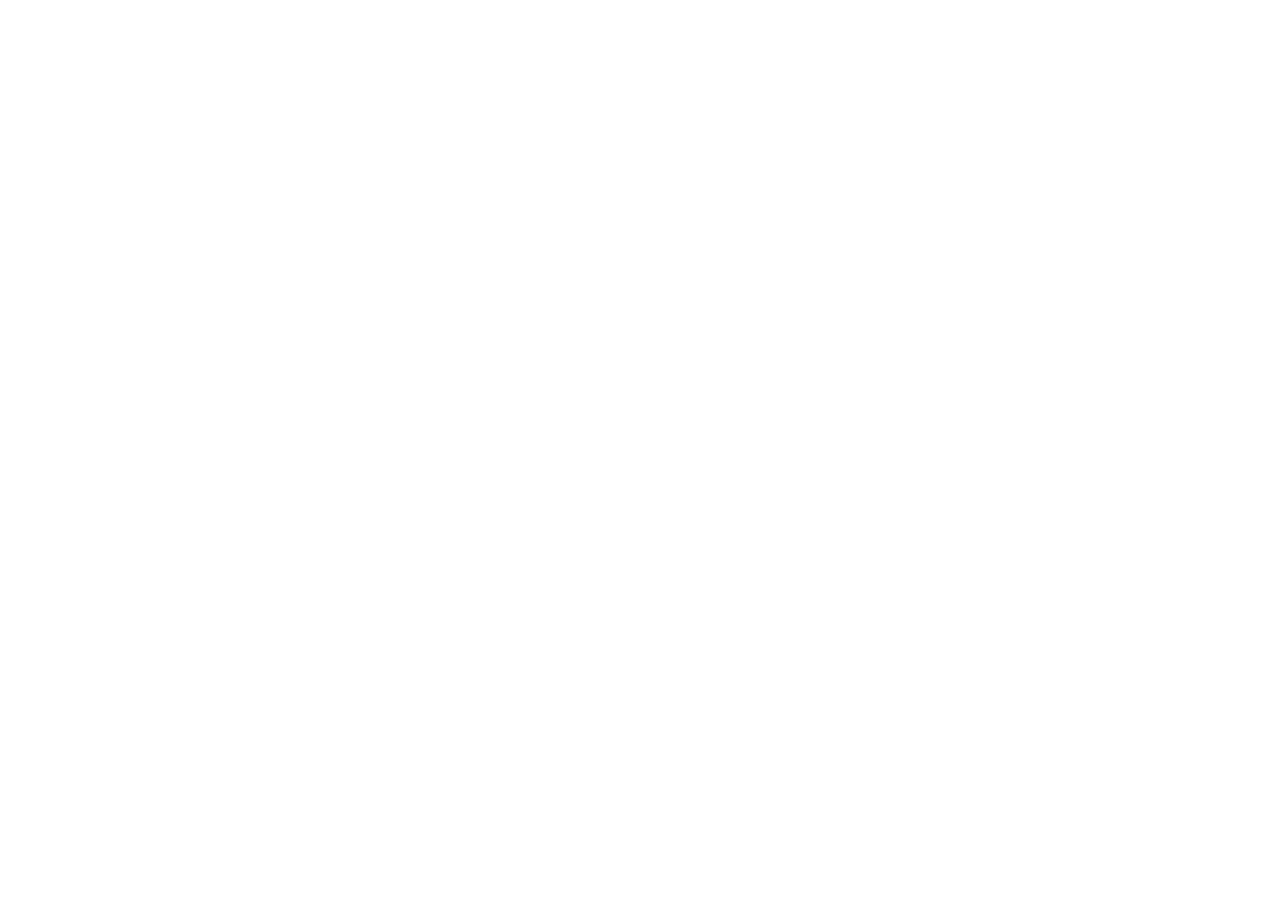
==== index.html @ 0c12d2b9 "start" ====
<!doctype html>
<!-- TODO: Cambia el idioma y completa la informacion del sitio. -->
<html lang="es">
  <head>
    <meta charset="UTF-8" />
    <meta name="viewport" content="width=device-width, initial-scale=1.0" />
    <!-- TODO: Escribe una descripcion real de tu proyecto. -->
    <meta name="description" content="" />
    <!-- TODO: Pon el titulo real de tu pagina. -->
    <title></title>
    <link rel="stylesheet" href="css/styles.css" />
    <script src="js/script.js" defer></script>
  </head>
  <body>
    <!-- TODO: Crea un header con la identidad de tu sitio. -->
    <header>
      <!-- TODO: Construye la navegacion con enlaces a las secciones. -->
      <nav aria-label="Navegacion principal"></nav>
    </header>

    <!-- TODO: Agrega un unico h1 y el contenido principal de tu proyecto. -->
    <main>
      <!-- TODO: Crea al menos tres secciones semanticas relacionadas con tu tema. -->
      <section></section>
      <section></section>
      <section></section>
    </main>

    <!-- TODO: Agrega el contenido final, enlaces y datos de contacto. -->
    <footer></footer>
  </body>
</html>
---- css/styles.css ----
/* TODO: Define your color variables, typography, and spacing system. */

/* TODO: Add the base reset and body styles. */

/* TODO: Use Flexbox to lay out the navigation. */

/* TODO: Style the header, hero area, links, and buttons. */

/* TODO: Use CSS Grid for your card gallery or page layout. */

/* TODO: Add styles for articles, images, forms, and the footer. */

/* TODO: Add a media query or intrinsic responsive rules for 375px screens. */

/* TODO: Add visible focus styles for keyboard users. */
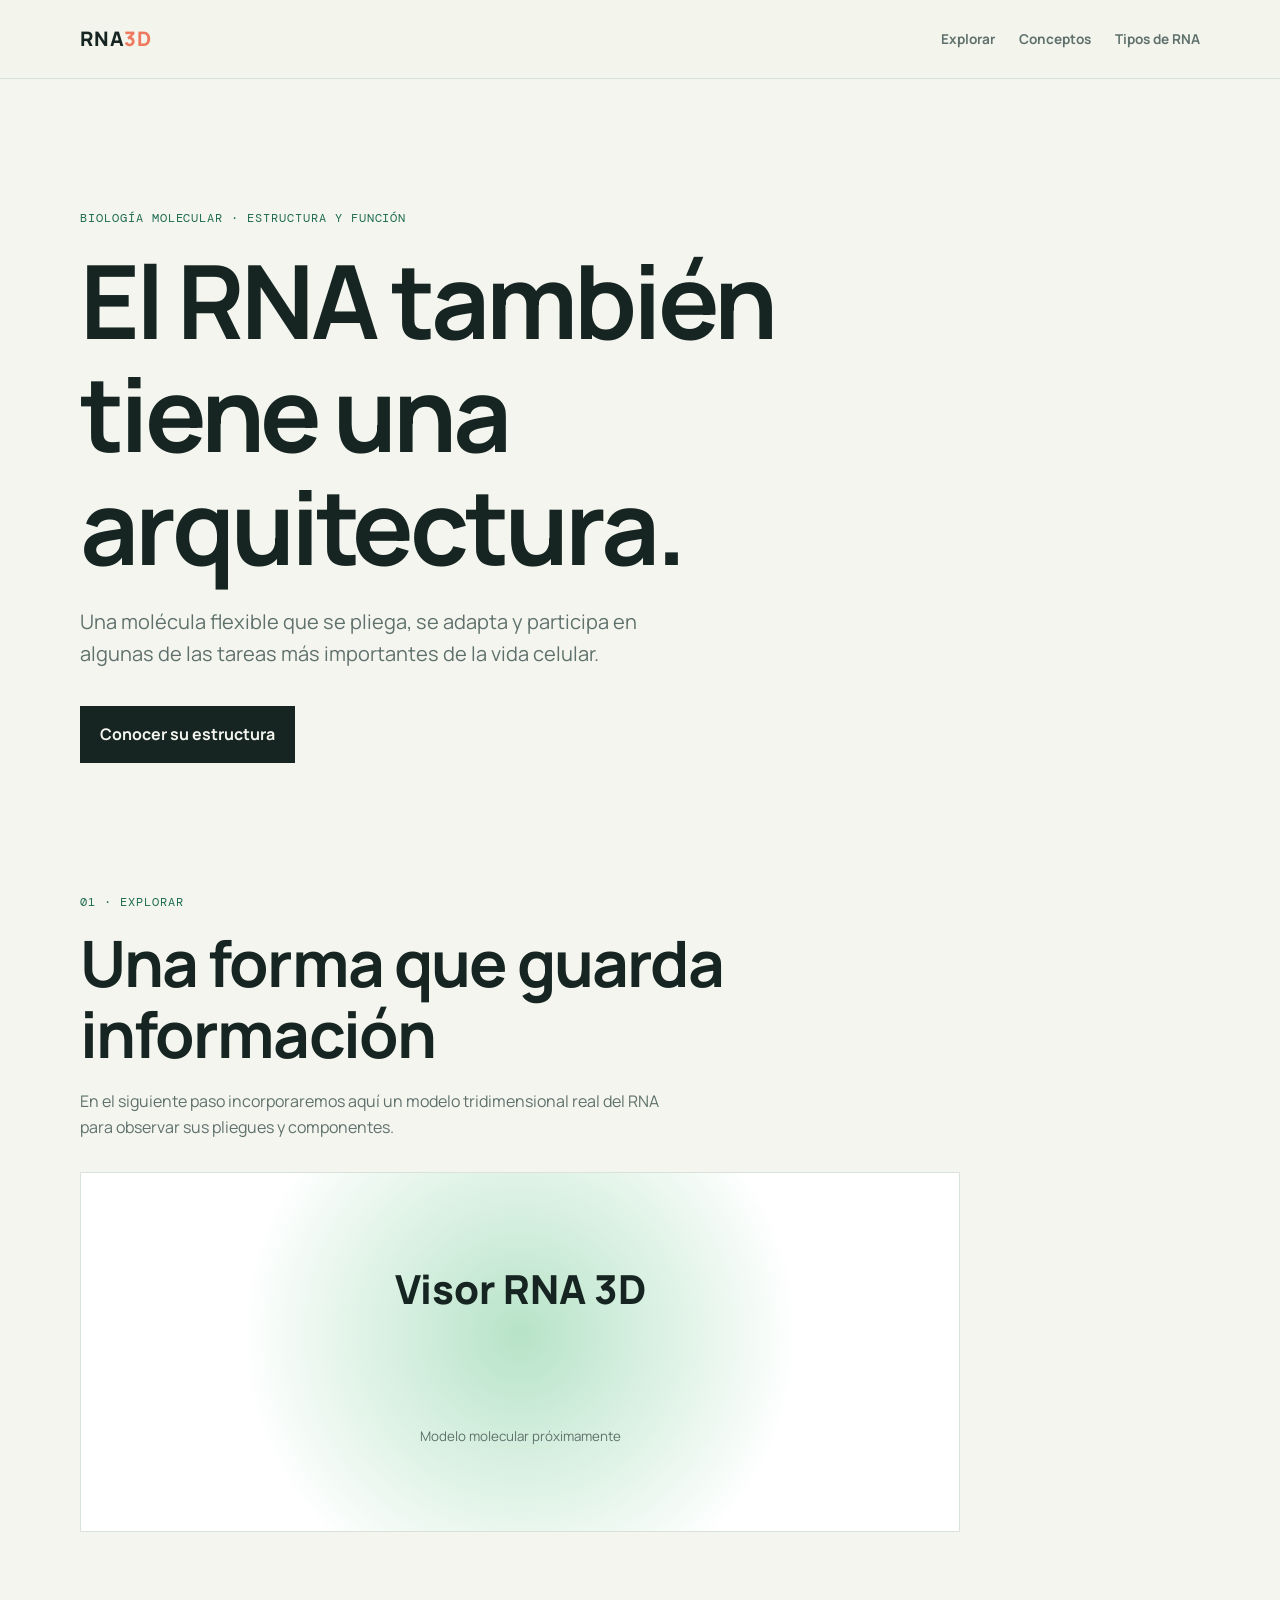
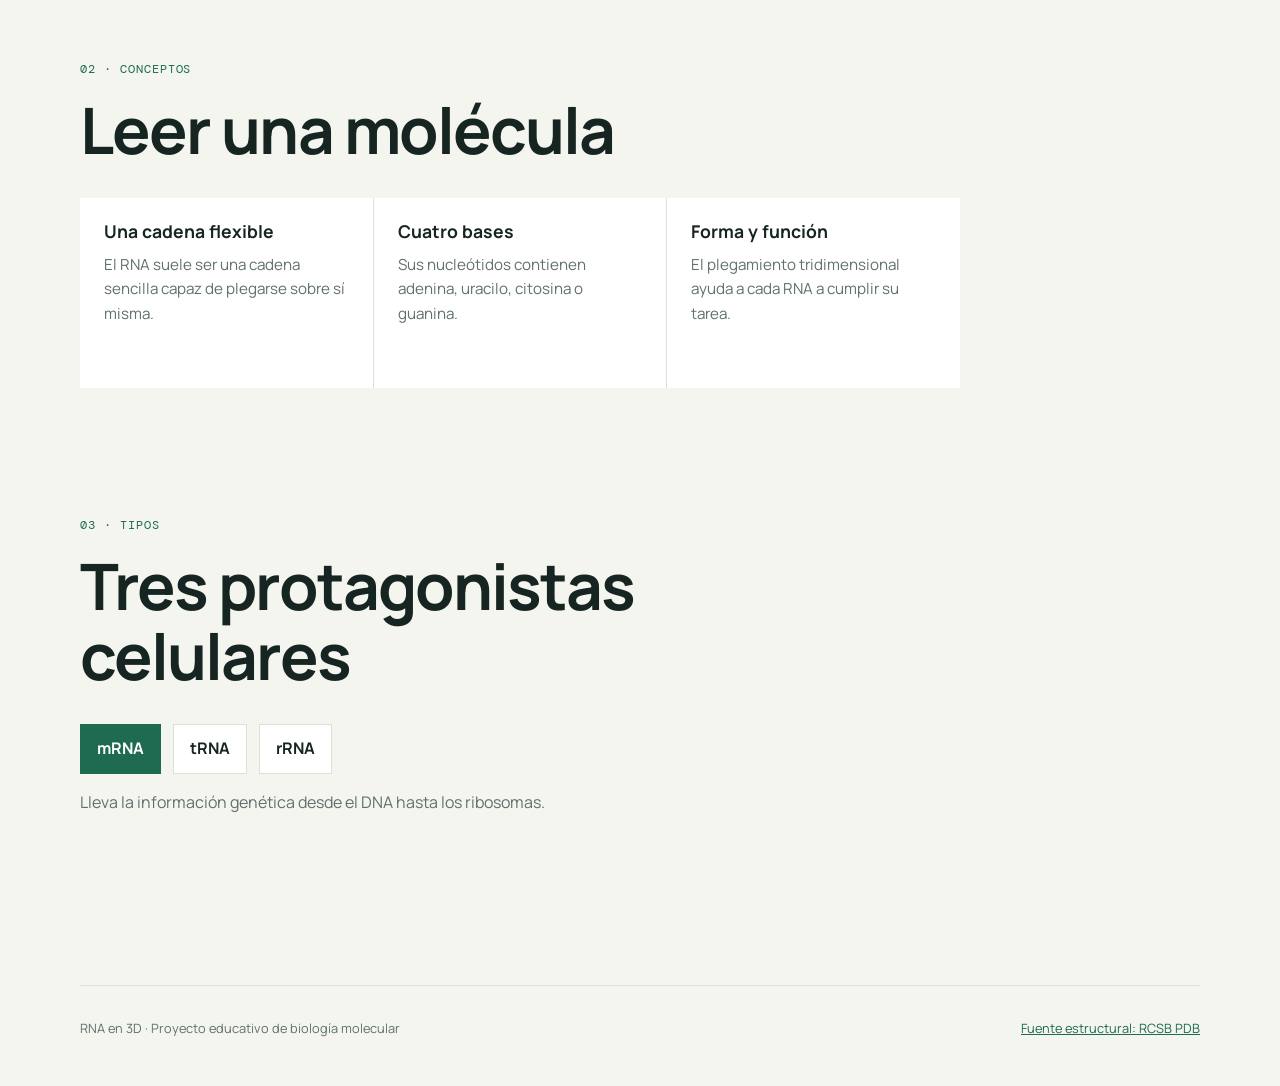
==== commit d3ccc980: "start" ====
--- a/index.html
+++ b/index.html
@@ -1,32 +1,90 @@
 <!doctype html>
-<!-- TODO: Cambia el idioma y completa la informacion del sitio. -->
 <html lang="es">
   <head>
     <meta charset="UTF-8" />
     <meta name="viewport" content="width=device-width, initial-scale=1.0" />
-    <!-- TODO: Escribe una descripcion real de tu proyecto. -->
-    <meta name="description" content="" />
-    <!-- TODO: Pon el titulo real de tu pagina. -->
-    <title></title>
+    <meta
+      name="description"
+      content="Una introduccion visual a la estructura y las funciones del RNA."
+    />
+    <title>RNA en 3D | Una mirada a la molécula</title>
     <link rel="stylesheet" href="css/styles.css" />
     <script src="js/script.js" defer></script>
   </head>
   <body>
-    <!-- TODO: Crea un header con la identidad de tu sitio. -->
     <header>
-      <!-- TODO: Construye la navegacion con enlaces a las secciones. -->
-      <nav aria-label="Navegacion principal"></nav>
+      <!-- La navegacion conecta las partes principales del proyecto. -->
+      <nav aria-label="Navegacion principal">
+        <a class="brand" href="#inicio">RNA<span>3D</span></a>
+        <ul>
+          <li><a href="#explorar">Explorar</a></li>
+          <li><a href="#conceptos">Conceptos</a></li>
+          <li><a href="#tipos">Tipos de RNA</a></li>
+        </ul>
+      </nav>
     </header>
 
-    <!-- TODO: Agrega un unico h1 y el contenido principal de tu proyecto. -->
     <main>
-      <!-- TODO: Crea al menos tres secciones semanticas relacionadas con tu tema. -->
-      <section></section>
-      <section></section>
-      <section></section>
+      <!-- Esta introduccion presenta el tema y orienta al visitante. -->
+      <section class="hero" id="inicio" aria-labelledby="titulo-principal">
+        <p class="eyebrow">Biología molecular · Estructura y función</p>
+        <h1 id="titulo-principal">El RNA también tiene una arquitectura.</h1>
+        <p class="hero-text">
+          Una molécula flexible que se pliega, se adapta y participa en algunas
+          de las tareas más importantes de la vida celular.
+        </p>
+        <a class="button" href="#explorar">Conocer su estructura</a>
+      </section>
+      <!-- Esta seccion sera el espacio para integrar el visor molecular. -->
+      <section id="explorar" aria-labelledby="explorar-titulo">
+        <p class="eyebrow">01 · Explorar</p>
+        <h2 id="explorar-titulo">Una forma que guarda información</h2>
+        <p>
+          En el siguiente paso incorporaremos aquí un modelo tridimensional
+          real del RNA para observar sus pliegues y componentes.
+        </p>
+        <div class="viewer-placeholder" aria-label="Espacio reservado para el visor 3D">
+          <span>Visor RNA 3D</span>
+          <small>Modelo molecular próximamente</small>
+        </div>
+      </section>
+
+      <!-- Estas tarjetas resumiran los conceptos cientificos principales. -->
+      <section id="conceptos" aria-labelledby="conceptos-titulo">
+        <p class="eyebrow">02 · Conceptos</p>
+        <h2 id="conceptos-titulo">Leer una molécula</h2>
+        <div class="concept-grid">
+          <article>
+            <h3>Una cadena flexible</h3>
+            <p>El RNA suele ser una cadena sencilla capaz de plegarse sobre sí misma.</p>
+          </article>
+          <article>
+            <h3>Cuatro bases</h3>
+            <p>Sus nucleótidos contienen adenina, uracilo, citosina o guanina.</p>
+          </article>
+          <article>
+            <h3>Forma y función</h3>
+            <p>El plegamiento tridimensional ayuda a cada RNA a cumplir su tarea.</p>
+          </article>
+        </div>
+      </section>
+
+      <!-- Esta seccion dejara preparada la interaccion con JavaScript. -->
+      <section id="tipos" aria-labelledby="tipos-titulo">
+        <p class="eyebrow">03 · Tipos</p>
+        <h2 id="tipos-titulo">Tres protagonistas celulares</h2>
+        <div class="type-list">
+          <button class="type-button is-active" type="button">mRNA</button>
+          <button class="type-button" type="button">tRNA</button>
+          <button class="type-button" type="button">rRNA</button>
+        </div>
+        <p id="type-description">Lleva la información genética desde el DNA hasta los ribosomas.</p>
+      </section>
     </main>
 
-    <!-- TODO: Agrega el contenido final, enlaces y datos de contacto. -->
-    <footer></footer>
+    <footer>
+      <p>RNA en 3D · Proyecto educativo de biología molecular</p>
+      <a href="https://www.rcsb.org/structure/1EHZ" target="_blank" rel="noreferrer">Fuente estructural: RCSB PDB</a>
+    </footer>
   </body>
 </html>
--- a/css/styles.css
+++ b/css/styles.css
@@ -1,15 +1,284 @@
-/* TODO: Define your color variables, typography, and spacing system. */
-
-/* TODO: Add the base reset and body styles. */
-
-/* TODO: Use Flexbox to lay out the navigation. */
-
-/* TODO: Style the header, hero area, links, and buttons. */
-
-/* TODO: Use CSS Grid for your card gallery or page layout. */
-
-/* TODO: Add styles for articles, images, forms, and the footer. */
-
-/* TODO: Add a media query or intrinsic responsive rules for 375px screens. */
-
-/* TODO: Add visible focus styles for keyboard users. */
+@import url('https://fonts.googleapis.com/css2?family=DM+Mono:wght@400;500&family=Manrope:wght@400;600;700;800&display=swap');
+
+:root {
+	--ink: #172522;
+	--muted: #60716d;
+	--paper: #f3f5ee;
+	--surface: #ffffff;
+	--mint: #b7e3c8;
+	--green: #1e6b52;
+	--coral: #ef795f;
+	--line: #d9e2d9;
+	--space: clamp(1.25rem, 3vw, 3rem);
+}
+
+* {
+	box-sizing: border-box;
+}
+
+html {
+	scroll-behavior: smooth;
+}
+
+body {
+	margin: 0;
+	color: var(--ink);
+	background: var(--paper);
+	font-family: 'Manrope', sans-serif;
+	line-height: 1.6;
+}
+
+header {
+	border-bottom: 1px solid var(--line);
+	background: rgba(243, 245, 238, 0.9);
+}
+
+nav,
+main,
+footer {
+	width: min(1120px, calc(100% - 2 * var(--space)));
+	margin: 0 auto;
+}
+
+nav {
+	display: flex;
+	align-items: center;
+	justify-content: space-between;
+	min-height: 78px;
+	gap: 1rem;
+}
+
+.brand {
+	color: var(--ink);
+	font-size: 1.25rem;
+	font-weight: 800;
+	text-decoration: none;
+	letter-spacing: 0.04em;
+}
+
+.brand span {
+	color: var(--coral);
+}
+
+nav ul {
+	display: flex;
+	flex-wrap: wrap;
+	gap: 1.5rem;
+	margin: 0;
+	padding: 0;
+	list-style: none;
+}
+
+nav a:not(.brand) {
+	color: var(--muted);
+	font-size: 0.85rem;
+	font-weight: 700;
+	text-decoration: none;
+}
+
+nav a:hover,
+nav a:focus-visible {
+	color: var(--green);
+}
+
+main {
+	display: grid;
+	gap: clamp(4rem, 10vw, 9rem);
+	padding: clamp(4rem, 10vw, 9rem) 0;
+}
+
+section {
+	max-width: 880px;
+}
+
+.hero {
+	min-height: 62vh;
+	display: flex;
+	flex-direction: column;
+	justify-content: center;
+	align-items: flex-start;
+	max-width: 760px;
+}
+
+.eyebrow {
+	margin: 0 0 1rem;
+	color: var(--green);
+	font-family: 'DM Mono', monospace;
+	font-size: 0.75rem;
+	letter-spacing: 0.08em;
+	text-transform: uppercase;
+}
+
+h1,
+h2,
+h3,
+p {
+	margin-top: 0;
+}
+
+h1,
+h2,
+h3 {
+	line-height: 1.1;
+}
+
+h1 {
+	max-width: 760px;
+	margin-bottom: 1.5rem;
+	font-size: clamp(3rem, 8vw, 6.6rem);
+	letter-spacing: -0.04em;
+}
+
+h2 {
+	max-width: 650px;
+	margin-bottom: 1.25rem;
+	font-size: clamp(2rem, 5vw, 4rem);
+	letter-spacing: -0.03em;
+}
+
+h3 {
+	margin-bottom: 0.75rem;
+	font-size: 1.1rem;
+}
+
+.hero-text {
+	max-width: 540px;
+	color: var(--muted);
+	font-size: clamp(1rem, 2vw, 1.25rem);
+}
+
+section > p:not(.eyebrow) {
+	max-width: 600px;
+	color: var(--muted);
+}
+
+.button {
+	display: inline-block;
+	margin-top: 1rem;
+	padding: 0.9rem 1.2rem;
+	border: 1px solid var(--ink);
+	color: var(--paper);
+	background: var(--ink);
+	font-weight: 700;
+	text-decoration: none;
+}
+
+.button:hover,
+.button:focus-visible {
+	color: var(--ink);
+	background: var(--mint);
+}
+
+.viewer-placeholder {
+	display: grid;
+	place-items: center;
+	min-height: 360px;
+	margin-top: 2rem;
+	padding: 2rem;
+	border: 1px solid var(--line);
+	background: radial-gradient(circle at 50% 45%, var(--mint), var(--surface) 58%);
+	text-align: center;
+}
+
+.viewer-placeholder span {
+	display: block;
+	font-size: clamp(1.5rem, 4vw, 2.5rem);
+	font-weight: 800;
+}
+
+.viewer-placeholder small {
+	color: var(--muted);
+}
+
+.concept-grid {
+	display: grid;
+	grid-template-columns: repeat(auto-fit, minmax(min(100%, 210px), 1fr));
+	gap: 1px;
+	margin-top: 2rem;
+	background: var(--line);
+}
+
+.concept-grid article {
+	min-height: 190px;
+	padding: 1.5rem;
+	background: var(--surface);
+}
+
+.concept-grid p {
+	margin-bottom: 0;
+	color: var(--muted);
+	font-size: 0.95rem;
+}
+
+.type-list {
+	display: flex;
+	flex-wrap: wrap;
+	gap: 0.75rem;
+	margin: 2rem 0 1rem;
+}
+
+.type-button {
+	padding: 0.7rem 1rem;
+	border: 1px solid var(--line);
+	color: var(--ink);
+	background: var(--surface);
+	cursor: pointer;
+	font: inherit;
+	font-weight: 700;
+}
+
+.type-button.is-active,
+.type-button:hover,
+.type-button:focus-visible {
+	border-color: var(--green);
+	color: var(--surface);
+	background: var(--green);
+}
+
+#type-description {
+	min-height: 3.2rem;
+}
+
+footer {
+	display: flex;
+	flex-wrap: wrap;
+	justify-content: space-between;
+	gap: 1rem;
+	padding: 2rem 0 3rem;
+	border-top: 1px solid var(--line);
+	color: var(--muted);
+	font-size: 0.8rem;
+}
+
+footer p {
+	margin-bottom: 0;
+}
+
+footer a {
+	color: var(--green);
+}
+
+:focus-visible {
+	outline: 3px solid var(--coral);
+	outline-offset: 4px;
+}
+
+@media (max-width: 560px) {
+	nav {
+		align-items: flex-start;
+		flex-direction: column;
+		padding: 1.25rem 0;
+	}
+
+	nav ul {
+		gap: 0.75rem 1rem;
+	}
+
+	h1 {
+		font-size: clamp(2.8rem, 15vw, 4.5rem);
+	}
+
+	.viewer-placeholder {
+		min-height: 260px;
+	}
+}
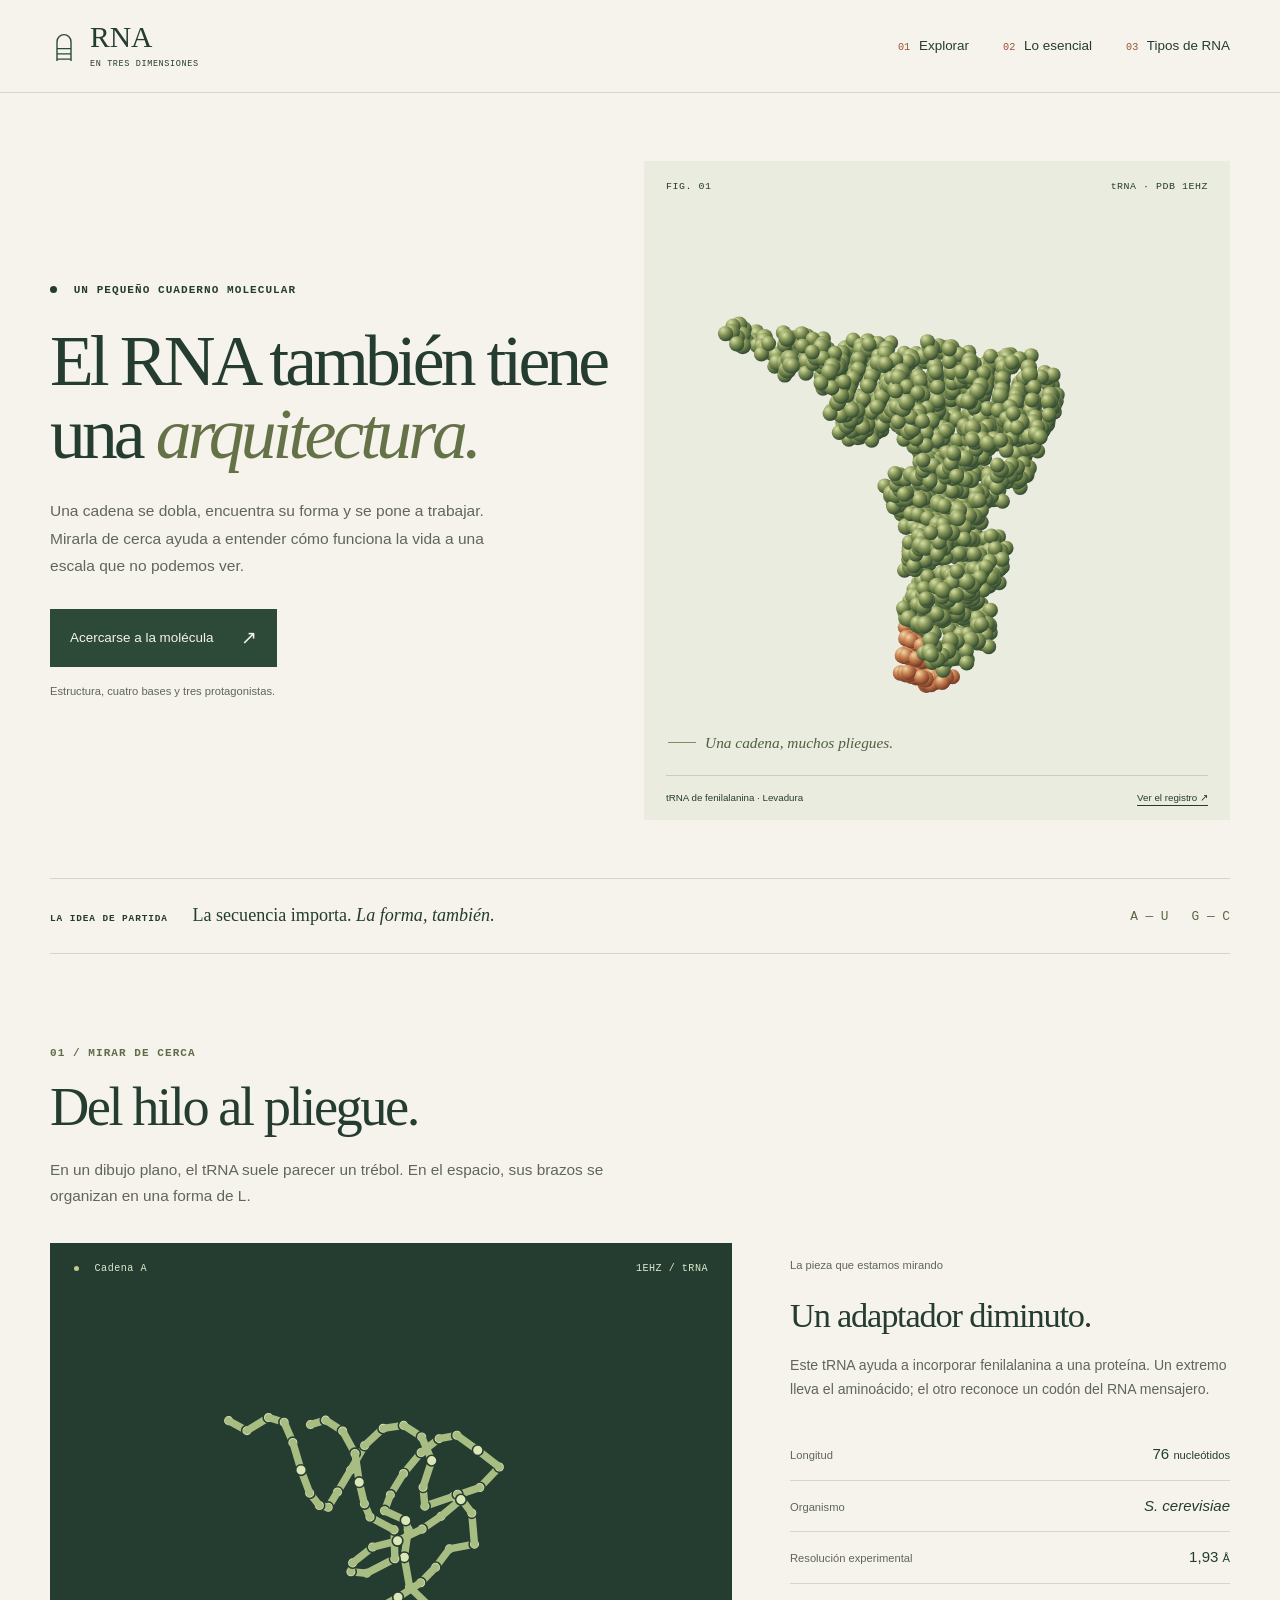
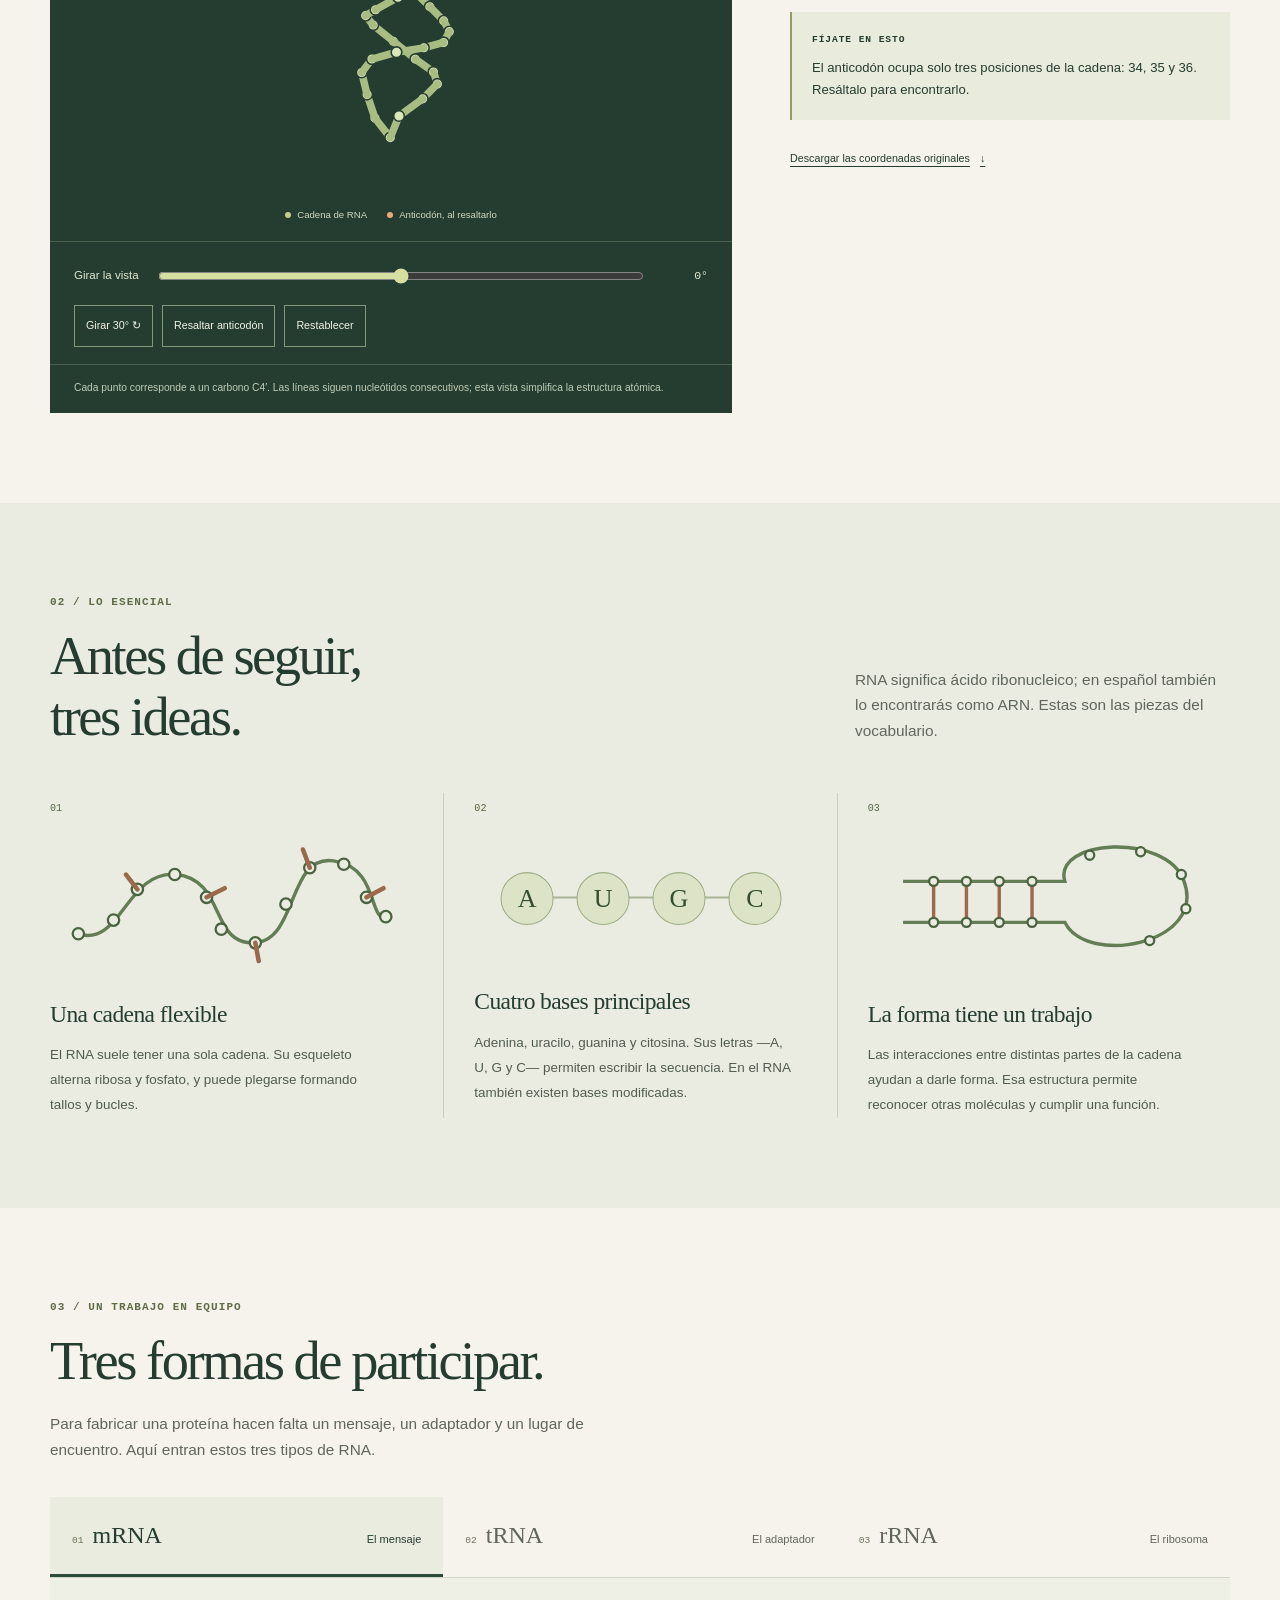
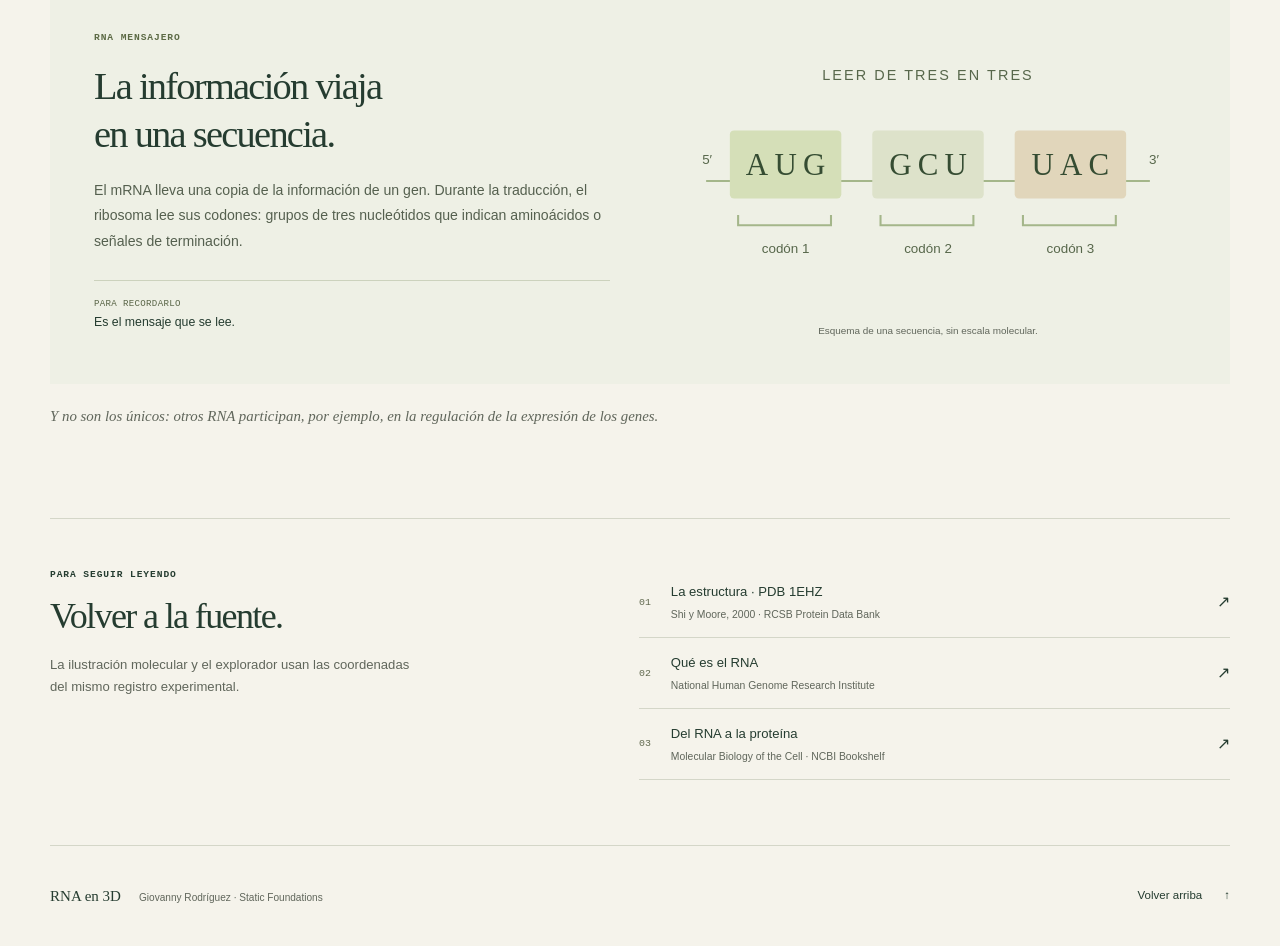
==== commit 8b28977c: "end" ====
--- a/index.html
+++ b/index.html
@@ -1,90 +1,504 @@
-<!doctype html>
+<!DOCTYPE html>
 <html lang="es">
   <head>
     <meta charset="UTF-8" />
     <meta name="viewport" content="width=device-width, initial-scale=1.0" />
     <meta
       name="description"
-      content="Una introduccion visual a la estructura y las funciones del RNA."
+      content="Un cuaderno visual sobre el RNA: explora una estructura real de tRNA y conoce las moléculas que ayudan a fabricar proteínas."
     />
-    <title>RNA en 3D | Una mirada a la molécula</title>
+    <meta name="theme-color" content="#f5f3eb" />
+    <title>RNA en 3D — Un pequeño cuaderno molecular</title>
+    <link rel="icon" href="assets/images/favicon.svg" type="image/svg+xml" />
     <link rel="stylesheet" href="css/styles.css" />
+    <script src="assets/data/structure.js" defer></script>
     <script src="js/script.js" defer></script>
   </head>
   <body>
-    <header>
-      <!-- La navegacion conecta las partes principales del proyecto. -->
-      <nav aria-label="Navegacion principal">
-        <a class="brand" href="#inicio">RNA<span>3D</span></a>
-        <ul>
-          <li><a href="#explorar">Explorar</a></li>
-          <li><a href="#conceptos">Conceptos</a></li>
-          <li><a href="#tipos">Tipos de RNA</a></li>
+    <a class="skip-link" href="#contenido">Saltar al contenido</a>
+    <header class="site-header">
+      <nav class="site-nav page-width" aria-label="Navegación principal">
+        <a class="brand" href="#inicio" aria-label="RNA en 3D, inicio">
+          <svg viewBox="0 0 32 40" width="28" height="36" aria-hidden="true">
+            <path
+              d="M8 37V15a8 8 0 0 1 16 0v22M8 23h16M8 29h16M8 35h16"
+            />
+          </svg>
+          <span
+            >RNA<span class="brand-subtitle">EN TRES DIMENSIONES</span></span
+          >
+        </a>
+        <button
+          class="menu-toggle"
+          type="button"
+          aria-expanded="false"
+          aria-controls="nav-links"
+          hidden
+        >
+          Menú <span aria-hidden="true">+</span>
+        </button>
+        <ul class="nav-links" id="nav-links">
+          <li>
+            <a href="#explorar"><span>01</span> Explorar</a>
+          </li>
+          <li>
+            <a href="#conceptos"><span>02</span> Lo esencial</a>
+          </li>
+          <li>
+            <a href="#tipos"><span>03</span> Tipos de RNA</a>
+          </li>
         </ul>
       </nav>
     </header>
 
-    <main>
-      <!-- Esta introduccion presenta el tema y orienta al visitante. -->
-      <section class="hero" id="inicio" aria-labelledby="titulo-principal">
-        <p class="eyebrow">Biología molecular · Estructura y función</p>
-        <h1 id="titulo-principal">El RNA también tiene una arquitectura.</h1>
-        <p class="hero-text">
-          Una molécula flexible que se pliega, se adapta y participa en algunas
-          de las tareas más importantes de la vida celular.
+    <main id="contenido" tabindex="-1">
+      <section
+        class="hero page-width"
+        id="inicio"
+        aria-labelledby="titulo-principal"
+      >
+        <div class="hero-copy">
+          <p class="eyebrow">
+            <span class="small-dot" aria-hidden="true"></span> Un pequeño
+            cuaderno molecular
+          </p>
+          <h1 id="titulo-principal">
+            El RNA también tiene una <em>arquitectura.</em>
+          </h1>
+          <p class="hero-text">
+            Una cadena se dobla, encuentra su forma y se pone a trabajar.
+            Mirarla de cerca ayuda a entender cómo funciona la vida a una escala
+            que no podemos ver.
+          </p>
+          <a class="button" href="#explorar"
+            >Acercarse a la molécula <span aria-hidden="true">↗</span></a
+          >
+          <p class="hero-note">
+            Estructura, cuatro bases y tres protagonistas.
+          </p>
+        </div>
+        <figure class="hero-figure">
+          <div class="figure-heading">
+            <span>FIG. 01</span><span>tRNA · PDB 1EHZ</span>
+          </div>
+          <img
+            src="assets/images/trna-molecule.svg"
+            width="720"
+            height="720"
+            fetchpriority="high"
+            alt="Modelo atómico del tRNA de fenilalanina de levadura, plegado en forma de L. Su anticodón aparece en naranja."
+          />
+          <div class="figure-label">
+            <span class="label-line" aria-hidden="true"></span> Una cadena,
+            muchos pliegues.
+          </div>
+          <figcaption>
+            <span>tRNA de fenilalanina · Levadura</span
+            ><a href="https://www.rcsb.org/structure/1EHZ"
+              >Ver el registro <span aria-hidden="true">↗</span></a
+            >
+          </figcaption>
+        </figure>
+      </section>
+
+      <div class="reading-strip page-width">
+        <p>
+          <span class="eyebrow">La idea de partida</span> La secuencia importa.
+          <em>La forma, también.</em>
         </p>
-        <a class="button" href="#explorar">Conocer su estructura</a>
+        <span class="strip-mark" aria-hidden="true">A — U &nbsp; G — C</span>
+      </div>
+
+      <!-- Explorar la cadena. -->
+      <section
+        class="section page-width"
+        id="explorar"
+        aria-labelledby="explorar-titulo"
+      >
+        <div class="section-heading">
+          <p class="eyebrow">01 / Mirar de cerca</p>
+          <h2 id="explorar-titulo">Del hilo al pliegue.</h2>
+          <p>
+            En un dibujo plano, el tRNA suele parecer un trébol. En el espacio,
+            sus brazos se organizan en una forma de L.
+          </p>
+        </div>
+        <div class="explorer-grid">
+          <figure class="molecule-viewer">
+            <div class="viewer-topline">
+              <span
+                ><span class="small-dot" aria-hidden="true"></span> Cadena
+                A</span
+              ><span>1EHZ / tRNA</span>
+            </div>
+            <img
+              id="model-fallback"
+              src="assets/images/trna-backbone.svg"
+              width="640"
+              height="500"
+              loading="lazy"
+              alt="Recorrido tridimensional de los 76 nucleótidos del tRNA, representados como puntos unidos."
+            />
+            <svg
+              id="rna-model"
+              viewBox="0 0 640 500"
+              role="img"
+              aria-labelledby="model-title model-desc"
+              hidden
+            >
+              <title id="model-title">Estructura simplificada del tRNA</title>
+              <desc id="model-desc">
+                76 puntos siguen la cadena del tRNA. Usa los controles para
+                girar la vista o destacar el anticodón.
+              </desc>
+              <g id="model-shapes"></g>
+            </svg>
+            <div class="viewer-legend">
+              <span
+                ><i class="legend-dot chain-dot" aria-hidden="true"></i> Cadena
+                de RNA</span
+              ><span
+                ><i class="legend-dot anticodon-dot" aria-hidden="true"></i>
+                Anticodón, al resaltarlo</span
+              >
+            </div>
+            <div class="viewer-controls" id="viewer-controls" hidden>
+              <div class="rotation-control">
+                <label for="rotation">Girar la vista</label>
+                <input
+                  type="range"
+                  id="rotation"
+                  min="-180"
+                  max="180"
+                  value="0"
+                  step="1"
+                />
+                <output for="rotation" id="rotation-value">0°</output>
+              </div>
+              <div class="viewer-actions">
+                <button type="button" id="rotate-button">
+                  Girar 30° <span aria-hidden="true">↻</span>
+                </button>
+                <button
+                  type="button"
+                  id="highlight-button"
+                  aria-pressed="false"
+                >
+                  Resaltar anticodón
+                </button>
+                <button type="button" id="reset-view">Restablecer</button>
+              </div>
+            </div>
+            <figcaption>
+              Cada punto corresponde a un carbono C4′. Las líneas siguen
+              nucleótidos consecutivos; esta vista simplifica la estructura
+              atómica.
+            </figcaption>
+          </figure>
+          <div class="explorer-notes">
+            <span class="note-kicker">La pieza que estamos mirando</span>
+            <h3>Un adaptador diminuto.</h3>
+            <p>
+              Este tRNA ayuda a incorporar fenilalanina a una proteína. Un
+              extremo lleva el aminoácido; el otro reconoce un codón del RNA
+              mensajero.
+            </p>
+            <dl class="spec-list">
+              <div>
+                <dt>Longitud</dt>
+                <dd>76 <span>nucleótidos</span></dd>
+              </div>
+              <div>
+                <dt>Organismo</dt>
+                <dd><i lang="la">S. cerevisiae</i></dd>
+              </div>
+              <div>
+                <dt>Resolución experimental</dt>
+                <dd>1,93 <span>Å</span></dd>
+              </div>
+            </dl>
+            <div class="observation">
+              <p class="eyebrow">Fíjate en esto</p>
+              <p id="model-note" role="status">
+                El anticodón ocupa solo tres posiciones de la cadena: 34, 35 y
+                36. Resáltalo para encontrarlo.
+              </p>
+            </div>
+            <a class="text-link" href="assets/data/1EHZ.pdb" download
+              >Descargar las coordenadas originales
+              <span aria-hidden="true">↓</span></a
+            >
+            <noscript
+              ><p class="noscript-note">
+                La imagen muestra la estructura completa. Activa JavaScript para
+                girarla y resaltar el anticodón.
+              </p></noscript
+            >
+          </div>
+        </div>
       </section>
-      <!-- Esta seccion sera el espacio para integrar el visor molecular. -->
-      <section id="explorar" aria-labelledby="explorar-titulo">
-        <p class="eyebrow">01 · Explorar</p>
-        <h2 id="explorar-titulo">Una forma que guarda información</h2>
-        <p>
-          En el siguiente paso incorporaremos aquí un modelo tridimensional
-          real del RNA para observar sus pliegues y componentes.
+
+      <!-- Tres ideas básicas. -->
+      <section
+        class="concept-section"
+        id="conceptos"
+        aria-labelledby="conceptos-titulo"
+      >
+        <div class="page-width section">
+          <div class="section-heading heading-split">
+            <div>
+              <p class="eyebrow">02 / Lo esencial</p>
+              <h2 id="conceptos-titulo">Antes de seguir,<br />tres ideas.</h2>
+            </div>
+            <p>
+              RNA significa ácido ribonucleico; en español también lo
+              encontrarás como ARN. Estas son las piezas del vocabulario.
+            </p>
+          </div>
+          <div class="concept-grid">
+            <article class="concept">
+              <span class="concept-number">01</span>
+              <img
+                src="assets/images/chain.svg"
+                width="320"
+                height="130"
+                alt="Esquema de una cadena de RNA que se curva sobre sí misma."
+                loading="lazy"
+              />
+              <h3>Una cadena flexible</h3>
+              <p>
+                El RNA suele tener una sola cadena. Su esqueleto alterna ribosa
+                y fosfato, y puede plegarse formando tallos y bucles.
+              </p>
+            </article>
+            <article class="concept">
+              <span class="concept-number">02</span>
+              <img
+                src="assets/images/bases.svg"
+                width="320"
+                height="130"
+                alt="Adenina, uracilo, guanina y citosina, representadas por las letras A, U, G y C."
+                loading="lazy"
+              />
+              <h3>Cuatro bases principales</h3>
+              <p>
+                Adenina, uracilo, guanina y citosina. Sus letras —A, U, G y C—
+                permiten escribir la secuencia. En el RNA también existen bases
+                modificadas.
+              </p>
+            </article>
+            <article class="concept">
+              <span class="concept-number">03</span>
+              <img
+                src="assets/images/folding.svg"
+                width="320"
+                height="130"
+                alt="Esquema de bases complementarias que mantienen unido un tallo con un bucle."
+                loading="lazy"
+              />
+              <h3>La forma tiene un trabajo</h3>
+              <p>
+                Las interacciones entre distintas partes de la cadena ayudan a
+                darle forma. Esa estructura permite reconocer otras moléculas y
+                cumplir una función.
+              </p>
+            </article>
+          </div>
+        </div>
+      </section>
+
+      <!-- Comparar sus funciones. -->
+      <section
+        class="section page-width"
+        id="tipos"
+        aria-labelledby="tipos-titulo"
+      >
+        <div class="section-heading">
+          <p class="eyebrow">03 / Un trabajo en equipo</p>
+          <h2 id="tipos-titulo">Tres formas de participar.</h2>
+          <p>
+            Para fabricar una proteína hacen falta un mensaje, un adaptador y un
+            lugar de encuentro. Aquí entran estos tres tipos de RNA.
+          </p>
+        </div>
+        <div
+          class="type-tabs"
+          id="type-tabs"
+          role="tablist"
+          aria-label="Tipos de RNA"
+          hidden
+        >
+          <button
+            class="type-button"
+            id="tab-mrna"
+            type="button"
+            role="tab"
+            aria-selected="true"
+            aria-controls="panel-mrna"
+            data-type="mrna"
+          >
+            <span>01</span> mRNA <small>El mensaje</small>
+          </button>
+          <button
+            class="type-button"
+            id="tab-trna"
+            type="button"
+            role="tab"
+            aria-selected="false"
+            aria-controls="panel-trna"
+            data-type="trna"
+            tabindex="-1"
+          >
+            <span>02</span> tRNA <small>El adaptador</small>
+          </button>
+          <button
+            class="type-button"
+            id="tab-rrna"
+            type="button"
+            role="tab"
+            aria-selected="false"
+            aria-controls="panel-rrna"
+            data-type="rrna"
+            tabindex="-1"
+          >
+            <span>03</span> rRNA <small>El ribosoma</small>
+          </button>
+        </div>
+        <article class="type-panel" id="panel-mrna">
+          <div class="type-copy">
+            <p class="eyebrow">RNA mensajero</p>
+            <h3>La información viaja<br />en una secuencia.</h3>
+            <p>
+              El mRNA lleva una copia de la información de un gen. Durante la
+              traducción, el ribosoma lee sus codones: grupos de tres
+              nucleótidos que indican aminoácidos o señales de terminación.
+            </p>
+            <p class="type-takeaway">
+              <span>Para recordarlo</span> Es el mensaje que se lee.
+            </p>
+          </div>
+          <figure class="type-figure">
+            <img
+              src="assets/images/mrna.svg"
+              width="500"
+              height="280"
+              loading="lazy"
+              alt="Fragmento esquemático de RNA mensajero con los codones AUG, GCU y UAC agrupados de tres en tres."
+            />
+            <figcaption>
+              Esquema de una secuencia, sin escala molecular.
+            </figcaption>
+          </figure>
+        </article>
+        <article class="type-panel" id="panel-trna">
+          <div class="type-copy">
+            <p class="eyebrow">RNA de transferencia</p>
+            <h3>Un puente entre<br />dos lenguajes.</h3>
+            <p>
+              El tRNA conecta un codón con el aminoácido correspondiente. Su
+              anticodón se aparea con el mRNA, mientras el extremo 3′ lleva el
+              aminoácido que se incorporará a la proteína.
+            </p>
+            <p class="type-takeaway">
+              <span>Para recordarlo</span> Es el adaptador que hace la entrega.
+            </p>
+          </div>
+          <figure class="type-figure">
+            <img
+              src="assets/images/trna.svg"
+              width="500"
+              height="280"
+              loading="lazy"
+              alt="Esquema de un tRNA con el aminoácido en el extremo 3′ y el anticodón en el extremo opuesto."
+            />
+            <figcaption>
+              Esquema funcional; el modelo real está en el explorador.
+            </figcaption>
+          </figure>
+        </article>
+        <article class="type-panel" id="panel-rrna">
+          <div class="type-copy">
+            <p class="eyebrow">RNA ribosómico</p>
+            <h3>Parte de la máquina<br />que une las piezas.</h3>
+            <p>
+              El rRNA forma el núcleo estructural y catalítico del ribosoma,
+              junto con proteínas. Participa en la colocación de los tRNA y en
+              la formación de enlaces entre aminoácidos.
+            </p>
+            <p class="type-takeaway">
+              <span>Para recordarlo</span> Ayuda a construir la proteína.
+            </p>
+          </div>
+          <figure class="type-figure">
+            <img
+              src="assets/images/rrna.svg"
+              width="500"
+              height="280"
+              loading="lazy"
+              alt="Esquema de las dos subunidades de un ribosoma, con RNA mensajero pasando entre ellas y una cadena de aminoácidos saliendo."
+            />
+            <figcaption>
+              Las formas resumen el ribosoma, que contiene RNA y proteínas.
+            </figcaption>
+          </figure>
+        </article>
+        <p class="margin-note">
+          Y no son los únicos: otros RNA participan, por ejemplo, en la
+          regulación de la expresión de los genes.
         </p>
-        <div class="viewer-placeholder" aria-label="Espacio reservado para el visor 3D">
-          <span>Visor RNA 3D</span>
-          <small>Modelo molecular próximamente</small>
-        </div>
       </section>
 
-      <!-- Estas tarjetas resumiran los conceptos cientificos principales. -->
-      <section id="conceptos" aria-labelledby="conceptos-titulo">
-        <p class="eyebrow">02 · Conceptos</p>
-        <h2 id="conceptos-titulo">Leer una molécula</h2>
-        <div class="concept-grid">
-          <article>
-            <h3>Una cadena flexible</h3>
-            <p>El RNA suele ser una cadena sencilla capaz de plegarse sobre sí misma.</p>
-          </article>
-          <article>
-            <h3>Cuatro bases</h3>
-            <p>Sus nucleótidos contienen adenina, uracilo, citosina o guanina.</p>
-          </article>
-          <article>
-            <h3>Forma y función</h3>
-            <p>El plegamiento tridimensional ayuda a cada RNA a cumplir su tarea.</p>
-          </article>
-        </div>
-      </section>
-
-      <!-- Esta seccion dejara preparada la interaccion con JavaScript. -->
-      <section id="tipos" aria-labelledby="tipos-titulo">
-        <p class="eyebrow">03 · Tipos</p>
-        <h2 id="tipos-titulo">Tres protagonistas celulares</h2>
-        <div class="type-list">
-          <button class="type-button is-active" type="button">mRNA</button>
-          <button class="type-button" type="button">tRNA</button>
-          <button class="type-button" type="button">rRNA</button>
-        </div>
-        <p id="type-description">Lleva la información genética desde el DNA hasta los ribosomas.</p>
+      <section
+        class="sources-section page-width"
+        id="fuentes"
+        aria-labelledby="fuentes-titulo"
+      >
+        <div>
+          <p class="eyebrow">Para seguir leyendo</p>
+          <h2 id="fuentes-titulo">Volver a la fuente.</h2>
+          <p>
+            La ilustración molecular y el explorador usan las coordenadas del
+            mismo registro experimental.
+          </p>
+        </div>
+        <ol class="source-list">
+          <li>
+            <a href="https://www.rcsb.org/structure/1EHZ"
+              ><span
+                ><strong>La estructura · PDB 1EHZ</strong
+                ><small>Shi y Moore, 2000 · RCSB Protein Data Bank</small></span
+              ><span aria-hidden="true">↗</span></a
+            >
+          </li>
+          <li>
+            <a
+              href="https://www.genome.gov/genetics-glossary/RNA-Ribonucleic-Acid"
+              ><span
+                ><strong>Qué es el RNA</strong
+                ><small>National Human Genome Research Institute</small></span
+              ><span aria-hidden="true">↗</span></a
+            >
+          </li>
+          <li>
+            <a href="https://www.ncbi.nlm.nih.gov/books/NBK26829/"
+              ><span
+                ><strong>Del RNA a la proteína</strong
+                ><small
+                  >Molecular Biology of the Cell · NCBI Bookshelf</small
+                ></span
+              ><span aria-hidden="true">↗</span></a
+            >
+          </li>
+        </ol>
       </section>
     </main>
 
-    <footer>
-      <p>RNA en 3D · Proyecto educativo de biología molecular</p>
-      <a href="https://www.rcsb.org/structure/1EHZ" target="_blank" rel="noreferrer">Fuente estructural: RCSB PDB</a>
+    <footer class="site-footer page-width">
+      <p>
+        <strong>RNA en 3D</strong
+        ><span>Giovanny Rodríguez · Static Foundations</span>
+      </p>
+      <a href="#inicio">Volver arriba <span aria-hidden="true">↑</span></a>
     </footer>
   </body>
 </html>
--- a/css/styles.css
+++ b/css/styles.css
@@ -1,284 +1,1075 @@
-@import url('https://fonts.googleapis.com/css2?family=DM+Mono:wght@400;500&family=Manrope:wght@400;600;700;800&display=swap');
-
 :root {
-	--ink: #172522;
-	--muted: #60716d;
-	--paper: #f3f5ee;
-	--surface: #ffffff;
-	--mint: #b7e3c8;
-	--green: #1e6b52;
-	--coral: #ef795f;
-	--line: #d9e2d9;
-	--space: clamp(1.25rem, 3vw, 3rem);
+  --paper: #f5f3eb;
+  --ink: #253c30;
+  --muted: #60665b;
+  --green: #2d4a38;
+  --olive: #c3cc8f;
+  --rust: #985639;
+  --line: #d4d6c8;
+  --serif: Georgia, "Times New Roman", serif;
+  --sans: "Trebuchet MS", Arial, sans-serif;
+  --mono: "Courier New", monospace;
 }
 
 * {
-	box-sizing: border-box;
-}
-
+  box-sizing: border-box;
+}
 html {
-	scroll-behavior: smooth;
-}
-
+  scroll-behavior: smooth;
+  scroll-padding-top: 105px;
+}
 body {
-	margin: 0;
-	color: var(--ink);
-	background: var(--paper);
-	font-family: 'Manrope', sans-serif;
-	line-height: 1.6;
-}
-
-header {
-	border-bottom: 1px solid var(--line);
-	background: rgba(243, 245, 238, 0.9);
-}
-
-nav,
-main,
-footer {
-	width: min(1120px, calc(100% - 2 * var(--space)));
-	margin: 0 auto;
-}
-
-nav {
-	display: flex;
-	align-items: center;
-	justify-content: space-between;
-	min-height: 78px;
-	gap: 1rem;
-}
-
-.brand {
-	color: var(--ink);
-	font-size: 1.25rem;
-	font-weight: 800;
-	text-decoration: none;
-	letter-spacing: 0.04em;
-}
-
-.brand span {
-	color: var(--coral);
-}
-
-nav ul {
-	display: flex;
-	flex-wrap: wrap;
-	gap: 1.5rem;
-	margin: 0;
-	padding: 0;
-	list-style: none;
-}
-
-nav a:not(.brand) {
-	color: var(--muted);
-	font-size: 0.85rem;
-	font-weight: 700;
-	text-decoration: none;
-}
-
-nav a:hover,
-nav a:focus-visible {
-	color: var(--green);
-}
-
-main {
-	display: grid;
-	gap: clamp(4rem, 10vw, 9rem);
-	padding: clamp(4rem, 10vw, 9rem) 0;
-}
-
-section {
-	max-width: 880px;
-}
-
-.hero {
-	min-height: 62vh;
-	display: flex;
-	flex-direction: column;
-	justify-content: center;
-	align-items: flex-start;
-	max-width: 760px;
-}
-
-.eyebrow {
-	margin: 0 0 1rem;
-	color: var(--green);
-	font-family: 'DM Mono', monospace;
-	font-size: 0.75rem;
-	letter-spacing: 0.08em;
-	text-transform: uppercase;
-}
-
+  margin: 0;
+  color: var(--ink);
+  background: var(--paper);
+  font-family: var(--sans);
+  line-height: 1.65;
+}
+button,
+input {
+  font: inherit;
+}
+button,
+a {
+  -webkit-tap-highlight-color: transparent;
+}
+button {
+  cursor: pointer;
+}
+img,
+svg {
+  display: block;
+  max-width: 100%;
+}
+img {
+  height: auto;
+}
+a {
+  color: inherit;
+  text-underline-offset: 4px;
+}
+button,
+a,
+input {
+  touch-action: manipulation;
+}
+[hidden] {
+  display: none !important;
+}
+:focus-visible {
+  outline: 3px solid var(--rust);
+  outline-offset: 5px;
+}
+::selection {
+  color: var(--ink);
+  background: #dce2b5;
+}
 h1,
 h2,
 h3,
-p {
-	margin-top: 0;
-}
-
+p,
+figure {
+  margin: 0;
+}
 h1,
 h2,
 h3 {
-	line-height: 1.1;
-}
-
+  font-weight: 400;
+}
+h1,
+h2 {
+  font-family: var(--serif);
+}
+h2 {
+  font-size: clamp(2.25rem, 4.5vw, 3.4rem);
+  line-height: 1.12;
+  letter-spacing: -0.045em;
+}
+h3 {
+  line-height: 1.25;
+}
+em {
+  font-weight: 400;
+}
+.page-width {
+  width: min(1180px, calc(100% - 80px));
+  margin-inline: auto;
+}
+.eyebrow {
+  font-family: var(--mono);
+  font-size: 0.69rem;
+  font-weight: 700;
+  letter-spacing: 0.095em;
+  text-transform: uppercase;
+}
+.small-dot {
+  display: inline-block;
+  width: 7px;
+  height: 7px;
+  margin-right: 9px;
+  border-radius: 50%;
+  background: currentColor;
+}
+.skip-link {
+  position: fixed;
+  top: 10px;
+  left: 10px;
+  z-index: 10;
+  padding: 12px 18px;
+  color: #fff;
+  background: var(--green);
+  transform: translateY(-150%);
+}
+.skip-link:focus {
+  transform: translateY(0);
+}
+
+/* Navegación. */
+.site-header {
+  position: sticky;
+  top: 0;
+  z-index: 5;
+  border-bottom: 1px solid var(--line);
+  background: var(--paper);
+}
+.site-nav {
+  min-height: 92px;
+  display: flex;
+  align-items: center;
+  justify-content: space-between;
+  gap: 28px;
+}
+.brand {
+  display: flex;
+  align-items: center;
+  gap: 12px;
+  text-decoration: none;
+  font-family: var(--serif);
+  font-size: 1.85rem;
+  line-height: 1;
+}
+.brand svg {
+  fill: none;
+  stroke: var(--green);
+  stroke-width: 1.6;
+}
+.brand-subtitle {
+  display: block;
+  margin-top: 7px;
+  font: 0.53rem var(--mono);
+  letter-spacing: 0.075em;
+}
+.nav-links {
+  display: flex;
+  flex-wrap: wrap;
+  gap: 34px;
+  margin: 0;
+  padding: 0;
+  list-style: none;
+}
+.nav-links a {
+  display: block;
+  padding: 12px 0;
+  text-decoration: none;
+  font-size: 0.84rem;
+}
+.nav-links a span {
+  margin-right: 5px;
+  color: var(--rust);
+  font: 0.64rem var(--mono);
+}
+.nav-links a:hover {
+  text-decoration: underline;
+}
+.menu-toggle {
+  display: none;
+  align-items: center;
+  gap: 17px;
+  min-height: 44px;
+  padding: 8px 12px;
+  border: 1px solid var(--line);
+  color: var(--ink);
+  background: transparent;
+  font-size: 0.85rem;
+}
+.menu-toggle span {
+  font-size: 1.2rem;
+}
+
+/* Portada. */
+.hero {
+  display: grid;
+  grid-template-columns: 1fr 1.05fr;
+  align-items: center;
+  gap: 36px;
+  padding-block: 68px 58px;
+}
+.hero-copy {
+  padding-block: 14px;
+}
+.hero-copy .eyebrow {
+  margin-bottom: 26px;
+}
 h1 {
-	max-width: 760px;
-	margin-bottom: 1.5rem;
-	font-size: clamp(3rem, 8vw, 6.6rem);
-	letter-spacing: -0.04em;
-}
-
-h2 {
-	max-width: 650px;
-	margin-bottom: 1.25rem;
-	font-size: clamp(2rem, 5vw, 4rem);
-	letter-spacing: -0.03em;
-}
-
-h3 {
-	margin-bottom: 0.75rem;
-	font-size: 1.1rem;
-}
-
+  max-width: 560px;
+  font-size: clamp(3rem, 5.6vw, 4.85rem);
+  line-height: 1.015;
+  letter-spacing: -0.055em;
+}
+h1 em {
+  color: #657147;
+}
 .hero-text {
-	max-width: 540px;
-	color: var(--muted);
-	font-size: clamp(1rem, 2vw, 1.25rem);
-}
-
-section > p:not(.eyebrow) {
-	max-width: 600px;
-	color: var(--muted);
-}
-
+  max-width: 440px;
+  margin-top: 26px;
+  color: var(--muted);
+  font-size: 0.97rem;
+  line-height: 1.8;
+}
 .button {
-	display: inline-block;
-	margin-top: 1rem;
-	padding: 0.9rem 1.2rem;
-	border: 1px solid var(--ink);
-	color: var(--paper);
-	background: var(--ink);
-	font-weight: 700;
-	text-decoration: none;
-}
-
-.button:hover,
-.button:focus-visible {
-	color: var(--ink);
-	background: var(--mint);
-}
-
-.viewer-placeholder {
-	display: grid;
-	place-items: center;
-	min-height: 360px;
-	margin-top: 2rem;
-	padding: 2rem;
-	border: 1px solid var(--line);
-	background: radial-gradient(circle at 50% 45%, var(--mint), var(--surface) 58%);
-	text-align: center;
-}
-
-.viewer-placeholder span {
-	display: block;
-	font-size: clamp(1.5rem, 4vw, 2.5rem);
-	font-weight: 800;
-}
-
-.viewer-placeholder small {
-	color: var(--muted);
-}
-
+  display: inline-flex;
+  align-items: center;
+  gap: 28px;
+  min-height: 48px;
+  margin-top: 29px;
+  padding: 13px 20px;
+  color: var(--paper);
+  background: var(--green);
+  text-decoration: none;
+  font-size: 0.84rem;
+  transition: background 0.16s;
+}
+.button span {
+  font-size: 1.2rem;
+}
+.button:hover {
+  background: #435f43;
+}
+.hero-note {
+  margin-top: 15px;
+  color: var(--muted);
+  font-size: 0.7rem;
+}
+.hero-figure {
+  position: relative;
+  align-self: stretch;
+  display: flex;
+  flex-direction: column;
+  justify-content: center;
+  min-width: 0;
+  background: #ebece0;
+}
+.figure-heading {
+  display: flex;
+  justify-content: space-between;
+  gap: 12px;
+  padding: 20px 22px 0;
+  font: 0.62rem var(--mono);
+  letter-spacing: 0.055em;
+}
+.hero-figure img {
+  width: 100%;
+  margin-block: -6px -42px;
+}
+.figure-label {
+  position: relative;
+  display: flex;
+  align-items: center;
+  gap: 9px;
+  margin: 0 24px 20px;
+  color: #505f40;
+  font-family: var(--serif);
+  font-size: 0.96rem;
+  font-style: italic;
+}
+.label-line {
+  height: 1px;
+  width: 28px;
+  background: #819063;
+}
+.hero-figure figcaption {
+  display: flex;
+  justify-content: space-between;
+  flex-wrap: wrap;
+  gap: 10px;
+  margin: auto 22px 0;
+  padding-block: 14px;
+  border-top: 1px solid #c9ceba;
+  font-size: 0.61rem;
+}
+.hero-figure figcaption a {
+  white-space: nowrap;
+}
+.reading-strip {
+  display: flex;
+  justify-content: space-between;
+  align-items: center;
+  gap: 25px;
+  padding-block: 22px;
+  border-block: 1px solid var(--line);
+}
+.reading-strip p {
+  font-family: var(--serif);
+  font-size: 1.13rem;
+}
+.reading-strip .eyebrow {
+  margin-right: 20px;
+  font-size: 0.59rem;
+}
+.strip-mark {
+  color: #596747;
+  font: 0.8rem var(--mono);
+  white-space: nowrap;
+}
+
+/* Estructura molecular. */
+.section {
+  padding-block: 90px;
+}
+.section-heading {
+  margin-bottom: 35px;
+}
+.section-heading .eyebrow {
+  margin-bottom: 15px;
+  color: #606c47;
+}
+.section-heading > p:last-child {
+  max-width: 575px;
+  margin-top: 19px;
+  color: var(--muted);
+  font-size: 0.96rem;
+}
+.explorer-grid {
+  display: grid;
+  grid-template-columns: 1.55fr 1fr;
+  gap: 58px;
+  align-items: start;
+}
+.molecule-viewer {
+  min-width: 0;
+  color: #e1e8ce;
+  background: #243d30;
+}
+.viewer-topline {
+  display: flex;
+  justify-content: space-between;
+  gap: 12px;
+  padding: 20px 24px 0;
+  font: 0.63rem var(--mono);
+  letter-spacing: 0.05em;
+}
+.viewer-topline .small-dot {
+  width: 5px;
+  height: 5px;
+  color: var(--olive);
+}
+#rna-model,
+#model-fallback {
+  width: 100%;
+  aspect-ratio: 640 / 500;
+}
+.viewer-legend {
+  display: flex;
+  flex-wrap: wrap;
+  justify-content: center;
+  gap: 9px 20px;
+  padding: 0 18px 18px;
+  color: #d0d9c2;
+  font-size: 0.6rem;
+}
+.viewer-legend span {
+  display: inline-flex;
+  align-items: center;
+  gap: 6px;
+}
+.legend-dot {
+  display: inline-block;
+  width: 6px;
+  height: 6px;
+  border-radius: 50%;
+}
+.chain-dot {
+  background: var(--olive);
+}
+.anticodon-dot {
+  background: #eda77c;
+}
+.viewer-controls {
+  padding: 17px 24px;
+  border-top: 1px solid #49604e;
+}
+.rotation-control {
+  display: flex;
+  align-items: center;
+  gap: 17px;
+  font-size: 0.72rem;
+}
+.rotation-control label {
+  white-space: nowrap;
+}
+.rotation-control input {
+  width: 100%;
+  min-width: 45px;
+  min-height: 30px;
+  accent-color: #d4dfa0;
+}
+.rotation-control output {
+  width: 45px;
+  flex-shrink: 0;
+  text-align: right;
+  font-family: var(--mono);
+}
+.viewer-actions {
+  display: flex;
+  flex-wrap: wrap;
+  gap: 9px;
+  margin-top: 12px;
+}
+.viewer-actions button {
+  min-height: 42px;
+  padding: 8px 11px;
+  border: 1px solid #839779;
+  color: #f1f3e7;
+  background: transparent;
+  font-size: 0.67rem;
+}
+.viewer-actions button:hover,
+.viewer-actions button[aria-pressed="true"] {
+  color: #253c30;
+  background: #d4dfa5;
+  border-color: #d4dfa5;
+}
+.molecule-viewer :focus-visible {
+  outline-color: #f0b592;
+}
+.molecule-viewer figcaption {
+  padding: 14px 24px 17px;
+  border-top: 1px solid #49604e;
+  color: #c1cdb7;
+  font-size: 0.64rem;
+  line-height: 1.7;
+}
+.explorer-notes {
+  padding-top: 8px;
+}
+.note-kicker {
+  color: var(--muted);
+  font-size: 0.7rem;
+}
+.explorer-notes h3 {
+  margin: 17px 0;
+  font-family: var(--serif);
+  font-size: 2.15rem;
+  letter-spacing: -0.035em;
+}
+.explorer-notes > p {
+  color: var(--muted);
+  font-size: 0.88rem;
+}
+.spec-list {
+  margin: 28px 0;
+}
+.spec-list > div {
+  display: flex;
+  justify-content: space-between;
+  align-items: baseline;
+  flex-wrap: wrap;
+  gap: 10px;
+  padding-block: 13px;
+  border-bottom: 1px solid var(--line);
+}
+.spec-list dt {
+  color: var(--muted);
+  font-size: 0.7rem;
+}
+.spec-list dd {
+  margin: 0;
+  font-size: 0.94rem;
+}
+.spec-list dd span {
+  font-size: 0.7rem;
+}
+.observation {
+  padding: 20px;
+  border-left: 2px solid #929d61;
+  background: #e9ebdc;
+}
+.observation .eyebrow {
+  margin-bottom: 9px;
+  font-size: 0.6rem;
+}
+.observation > p:last-child {
+  font-size: 0.82rem;
+}
+.text-link {
+  display: inline-flex;
+  align-items: center;
+  gap: 10px;
+  min-height: 44px;
+  margin-top: 16px;
+  font-size: 0.67rem;
+}
+.noscript-note {
+  margin-top: 12px;
+  font-size: 0.75rem;
+}
+
+/* Conceptos en columnas. */
+.concept-section {
+  background: #eaece2;
+}
+.heading-split {
+  display: flex;
+  justify-content: space-between;
+  align-items: flex-end;
+  gap: 45px;
+}
+.heading-split > p:last-child {
+  max-width: 375px;
+  margin-bottom: 5px;
+}
 .concept-grid {
-	display: grid;
-	grid-template-columns: repeat(auto-fit, minmax(min(100%, 210px), 1fr));
-	gap: 1px;
-	margin-top: 2rem;
-	background: var(--line);
-}
-
-.concept-grid article {
-	min-height: 190px;
-	padding: 1.5rem;
-	background: var(--surface);
-}
-
-.concept-grid p {
-	margin-bottom: 0;
-	color: var(--muted);
-	font-size: 0.95rem;
-}
-
-.type-list {
-	display: flex;
-	flex-wrap: wrap;
-	gap: 0.75rem;
-	margin: 2rem 0 1rem;
-}
-
+  display: grid;
+  grid-template-columns: repeat(3, minmax(0, 1fr));
+  margin-top: 45px;
+}
+.concept {
+  padding: 0 30px;
+  border-left: 1px solid #cbd0be;
+}
+.concept:first-child {
+  padding-left: 0;
+  border: 0;
+}
+.concept:last-child {
+  padding-right: 0;
+}
+.concept-number {
+  font: 0.63rem var(--mono);
+  color: #586642;
+}
+.concept img {
+  width: 100%;
+  margin-block: 10px 23px;
+}
+.concept h3 {
+  margin-bottom: 14px;
+  font-family: var(--serif);
+  font-size: 1.47rem;
+  letter-spacing: -0.025em;
+}
+.concept p {
+  max-width: 320px;
+  color: #515c4e;
+  font-size: 0.84rem;
+  line-height: 1.85;
+}
+
+/* Pestañas de RNA. */
+.type-tabs {
+  display: flex;
+  border-bottom: 1px solid var(--line);
+}
 .type-button {
-	padding: 0.7rem 1rem;
-	border: 1px solid var(--line);
-	color: var(--ink);
-	background: var(--surface);
-	cursor: pointer;
-	font: inherit;
-	font-weight: 700;
-}
-
-.type-button.is-active,
-.type-button:hover,
-.type-button:focus-visible {
-	border-color: var(--green);
-	color: var(--surface);
-	background: var(--green);
-}
-
-#type-description {
-	min-height: 3.2rem;
-}
-
-footer {
-	display: flex;
-	flex-wrap: wrap;
-	justify-content: space-between;
-	gap: 1rem;
-	padding: 2rem 0 3rem;
-	border-top: 1px solid var(--line);
-	color: var(--muted);
-	font-size: 0.8rem;
-}
-
-footer p {
-	margin-bottom: 0;
-}
-
-footer a {
-	color: var(--green);
-}
-
-:focus-visible {
-	outline: 3px solid var(--coral);
-	outline-offset: 4px;
-}
-
-@media (max-width: 560px) {
-	nav {
-		align-items: flex-start;
-		flex-direction: column;
-		padding: 1.25rem 0;
-	}
-
-	nav ul {
-		gap: 0.75rem 1rem;
-	}
-
-	h1 {
-		font-size: clamp(2.8rem, 15vw, 4.5rem);
-	}
-
-	.viewer-placeholder {
-		min-height: 260px;
-	}
-}
+  flex: 1;
+  display: flex;
+  align-items: baseline;
+  flex-wrap: wrap;
+  gap: 9px;
+  padding: 19px 22px;
+  border: 0;
+  border-bottom: 3px solid transparent;
+  color: var(--muted);
+  background: transparent;
+  text-align: left;
+  font-family: var(--serif);
+  font-size: 1.5rem;
+}
+.type-button > span {
+  color: #6a715a;
+  font: 0.6rem var(--mono);
+}
+.type-button small {
+  margin-left: auto;
+  font: 0.69rem var(--sans);
+}
+.type-button[aria-selected="true"] {
+  border-bottom-color: var(--green);
+  color: var(--ink);
+  background: #e9ecdf;
+}
+.type-button:hover {
+  background: #eceee4;
+}
+.type-panel {
+  display: grid;
+  grid-template-columns: 1fr 1fr;
+  gap: 60px;
+  align-items: center;
+  padding: 44px;
+  background: #eef0e5;
+}
+.type-panel + .type-panel {
+  margin-top: 20px;
+}
+.has-js .type-panel + .type-panel {
+  margin-top: 0;
+}
+.type-copy .eyebrow {
+  color: #5c6a45;
+  font-size: 0.6rem;
+}
+.type-copy h3 {
+  margin: 16px 0 20px;
+  font-family: var(--serif);
+  font-size: clamp(1.9rem, 3vw, 2.5rem);
+  letter-spacing: -0.045em;
+}
+.type-copy > p:not(.eyebrow):not(.type-takeaway) {
+  color: #55604f;
+  font-size: 0.88rem;
+  line-height: 1.8;
+}
+.type-takeaway {
+  margin-top: 26px;
+  padding-top: 17px;
+  border-top: 1px solid #ccd2bd;
+  font-size: 0.77rem;
+}
+.type-takeaway span {
+  display: block;
+  margin-bottom: 3px;
+  color: #596547;
+  font: 0.57rem var(--mono);
+  letter-spacing: 0.035em;
+  text-transform: uppercase;
+}
+.type-figure img {
+  width: 100%;
+}
+.type-figure figcaption {
+  margin-top: 12px;
+  color: var(--muted);
+  text-align: center;
+  font-size: 0.62rem;
+}
+.margin-note {
+  margin-top: 20px;
+  color: var(--muted);
+  font-family: var(--serif);
+  font-size: 0.93rem;
+  font-style: italic;
+}
+
+/* Fuentes y cierre. */
+.sources-section {
+  display: grid;
+  grid-template-columns: 1fr 1.15fr;
+  gap: 75px;
+  padding-block: 48px 65px;
+  border-top: 1px solid var(--line);
+}
+.sources-section .eyebrow {
+  margin-bottom: 13px;
+  font-size: 0.6rem;
+}
+.sources-section h2 {
+  font-size: 2.25rem;
+}
+.sources-section > div > p:last-child {
+  max-width: 360px;
+  margin-top: 18px;
+  color: var(--muted);
+  font-size: 0.82rem;
+}
+.source-list {
+  margin: 0;
+  padding: 0;
+  list-style: none;
+  counter-reset: source;
+}
+.source-list li {
+  display: flex;
+  align-items: center;
+  gap: 20px;
+  padding: 14px 0;
+  border-bottom: 1px solid var(--line);
+  counter-increment: source;
+}
+.source-list li::before {
+  content: "0" counter(source);
+  font: 0.62rem var(--mono);
+  color: #60684e;
+}
+.source-list a {
+  width: 100%;
+  display: flex;
+  justify-content: space-between;
+  align-items: center;
+  gap: 20px;
+  text-decoration: none;
+}
+.source-list strong {
+  display: block;
+  font-size: 0.82rem;
+  font-weight: 400;
+}
+.source-list small {
+  display: block;
+  margin-top: 3px;
+  color: var(--muted);
+  font-size: 0.65rem;
+}
+.source-list a:hover strong {
+  text-decoration: underline;
+}
+.site-footer {
+  display: flex;
+  justify-content: space-between;
+  flex-wrap: wrap;
+  align-items: center;
+  gap: 20px;
+  padding-block: 28px;
+  border-top: 1px solid var(--line);
+}
+.site-footer strong {
+  display: inline-block;
+  margin-right: 18px;
+  font-family: var(--serif);
+  font-size: 0.94rem;
+  font-weight: 400;
+}
+.site-footer p > span {
+  color: var(--muted);
+  font-size: 0.63rem;
+}
+.site-footer a {
+  display: inline-flex;
+  align-items: center;
+  min-height: 44px;
+  gap: 22px;
+  text-decoration: none;
+  font-size: 0.72rem;
+}
+.site-footer a:hover {
+  text-decoration: underline;
+}
+
+@media (min-width: 1400px) {
+  .hero {
+    padding-block: 85px 70px;
+  }
+}
+
+@media (max-width: 1000px) {
+  .page-width {
+    width: calc(100% - 48px);
+  }
+  .hero {
+    gap: 24px;
+  }
+  .hero-copy .eyebrow {
+    font-size: 0.61rem;
+  }
+  .nav-links {
+    gap: 22px;
+  }
+  .explorer-grid {
+    gap: 30px;
+    grid-template-columns: 1.2fr 1fr;
+  }
+  .explorer-notes h3 {
+    font-size: 1.9rem;
+  }
+  .concept {
+    padding-inline: 23px;
+  }
+  .type-panel {
+    padding: 32px;
+    gap: 30px;
+  }
+  .type-button small {
+    flex-basis: 100%;
+    margin-left: 24px;
+  }
+  .sources-section {
+    gap: 40px;
+  }
+}
+
+@media (max-width: 760px) {
+  .hero {
+    grid-template-columns: 1fr;
+    gap: 35px;
+    padding-block: 42px;
+  }
+  .hero-copy {
+    padding-block: 0;
+  }
+  h1 {
+    max-width: 610px;
+    font-size: clamp(3rem, 8.5vw, 4.4rem);
+  }
+  .hero-text {
+    max-width: 540px;
+  }
+  .hero-figure {
+    width: 100%;
+    max-width: 560px;
+    justify-self: center;
+  }
+  .hero-figure img {
+    max-height: 500px;
+    object-fit: contain;
+  }
+  .reading-strip p {
+    font-size: 1.04rem;
+  }
+  .reading-strip .eyebrow {
+    display: block;
+    margin: 0 0 6px;
+  }
+  .section {
+    padding-block: 64px;
+  }
+  .explorer-grid {
+    grid-template-columns: 1fr;
+    gap: 30px;
+  }
+  .explorer-notes {
+    padding: 0;
+  }
+  .spec-list {
+    margin-block: 22px;
+  }
+  .heading-split {
+    display: block;
+  }
+  .heading-split > p:last-child {
+    max-width: 520px;
+  }
+  .concept {
+    padding-inline: 17px;
+  }
+  .concept h3 {
+    font-size: 1.2rem;
+  }
+  .type-panel {
+    grid-template-columns: 1fr;
+    gap: 25px;
+  }
+  .type-figure {
+    max-width: 450px;
+    width: 100%;
+    justify-self: center;
+  }
+  .sources-section {
+    grid-template-columns: 1fr;
+    gap: 22px;
+    padding-block: 38px 48px;
+  }
+}
+
+@media (max-width: 640px) {
+  html {
+    scroll-padding-top: 93px;
+  }
+  .page-width {
+    width: calc(100% - 40px);
+  }
+  .site-nav {
+    min-height: 80px;
+    gap: 0 14px;
+    flex-wrap: wrap;
+  }
+  .brand {
+    padding-block: 16px;
+    font-size: 1.65rem;
+  }
+  .brand-subtitle {
+    font-size: 0.48rem;
+  }
+  .brand svg {
+    width: 24px;
+  }
+  .has-js .menu-toggle {
+    display: inline-flex;
+  }
+  .nav-links {
+    flex-basis: 100%;
+    gap: 9px 24px;
+    padding-bottom: 10px;
+  }
+  .has-js .nav-links {
+    display: none;
+  }
+  .has-js .nav-links.is-open {
+    display: flex;
+  }
+  .nav-links a {
+    font-size: 0.79rem;
+  }
+  .hero-copy .eyebrow {
+    font-size: 0.58rem;
+    margin-bottom: 22px;
+  }
+  .hero-text {
+    font-size: 0.91rem;
+  }
+  .hero-note {
+    font-size: 0.65rem;
+  }
+  .figure-heading {
+    padding: 17px 17px 0;
+    font-size: 0.57rem;
+  }
+  .hero-figure img {
+    margin-bottom: -25px;
+  }
+  .figure-label {
+    font-size: 0.83rem;
+    margin-left: 17px;
+  }
+  .hero-figure figcaption {
+    margin-inline: 17px;
+    font-size: 0.58rem;
+  }
+  .reading-strip {
+    align-items: flex-start;
+    padding-block: 18px;
+  }
+  .strip-mark {
+    display: none;
+  }
+  .reading-strip p {
+    font-size: 1rem;
+  }
+  .section-heading .eyebrow {
+    font-size: 0.62rem;
+  }
+  .section-heading > p:last-child {
+    font-size: 0.88rem;
+  }
+  .section-heading {
+    margin-bottom: 27px;
+  }
+  .concept-grid {
+    grid-template-columns: 1fr;
+    gap: 30px;
+    margin-top: 30px;
+  }
+  .concept,
+  .concept:first-child,
+  .concept:last-child {
+    padding: 0 0 28px;
+    border: 0;
+    border-bottom: 1px solid #cbd0be;
+  }
+  .concept:last-child {
+    padding-bottom: 0;
+    border: 0;
+  }
+  .concept img {
+    width: min(100%, 290px);
+    margin: 0 auto 12px;
+  }
+  .concept h3 {
+    font-size: 1.5rem;
+  }
+  .concept p {
+    max-width: none;
+  }
+  .viewer-topline {
+    padding: 18px 16px 0;
+  }
+  .viewer-controls {
+    padding: 14px 16px;
+  }
+  .rotation-control {
+    gap: 10px;
+    font-size: 0.65rem;
+  }
+  .viewer-actions {
+    gap: 7px;
+  }
+  .viewer-actions button {
+    padding-inline: 9px;
+    font-size: 0.63rem;
+  }
+  .molecule-viewer figcaption {
+    padding-inline: 16px;
+  }
+  .type-button {
+    padding: 14px 10px;
+    gap: 6px;
+    font-size: 1.4rem;
+  }
+  .type-button > span {
+    font-size: 0.52rem;
+  }
+  .type-button small {
+    margin-left: 0;
+    font-size: 0.58rem;
+  }
+  .type-panel {
+    padding: 27px 20px;
+    gap: 24px;
+  }
+  .type-copy h3 {
+    font-size: 2rem;
+  }
+  .type-copy > p:not(.eyebrow):not(.type-takeaway) {
+    font-size: 0.83rem;
+  }
+  .type-figure figcaption {
+    font-size: 0.58rem;
+  }
+  .margin-note {
+    font-size: 0.85rem;
+  }
+  .site-footer p > span {
+    display: block;
+    margin-top: 5px;
+  }
+}
+
+@media (prefers-reduced-motion: reduce) {
+  html {
+    scroll-behavior: auto;
+  }
+  *,
+  *::before,
+  *::after {
+    transition: none !important;
+  }
+}
+
+@media print {
+  .site-header {
+    position: static;
+  }
+  .menu-toggle,
+  .viewer-controls,
+  .button,
+  .skip-link {
+    display: none !important;
+  }
+  .page-width {
+    width: 100%;
+  }
+  .section {
+    padding-block: 30px;
+  }
+  .hero {
+    padding-block: 30px;
+  }
+  .type-panel[hidden] {
+    display: grid !important;
+  }
+  .type-tabs {
+    display: none !important;
+  }
+  .source-list a {
+    text-decoration: underline;
+  }
+}
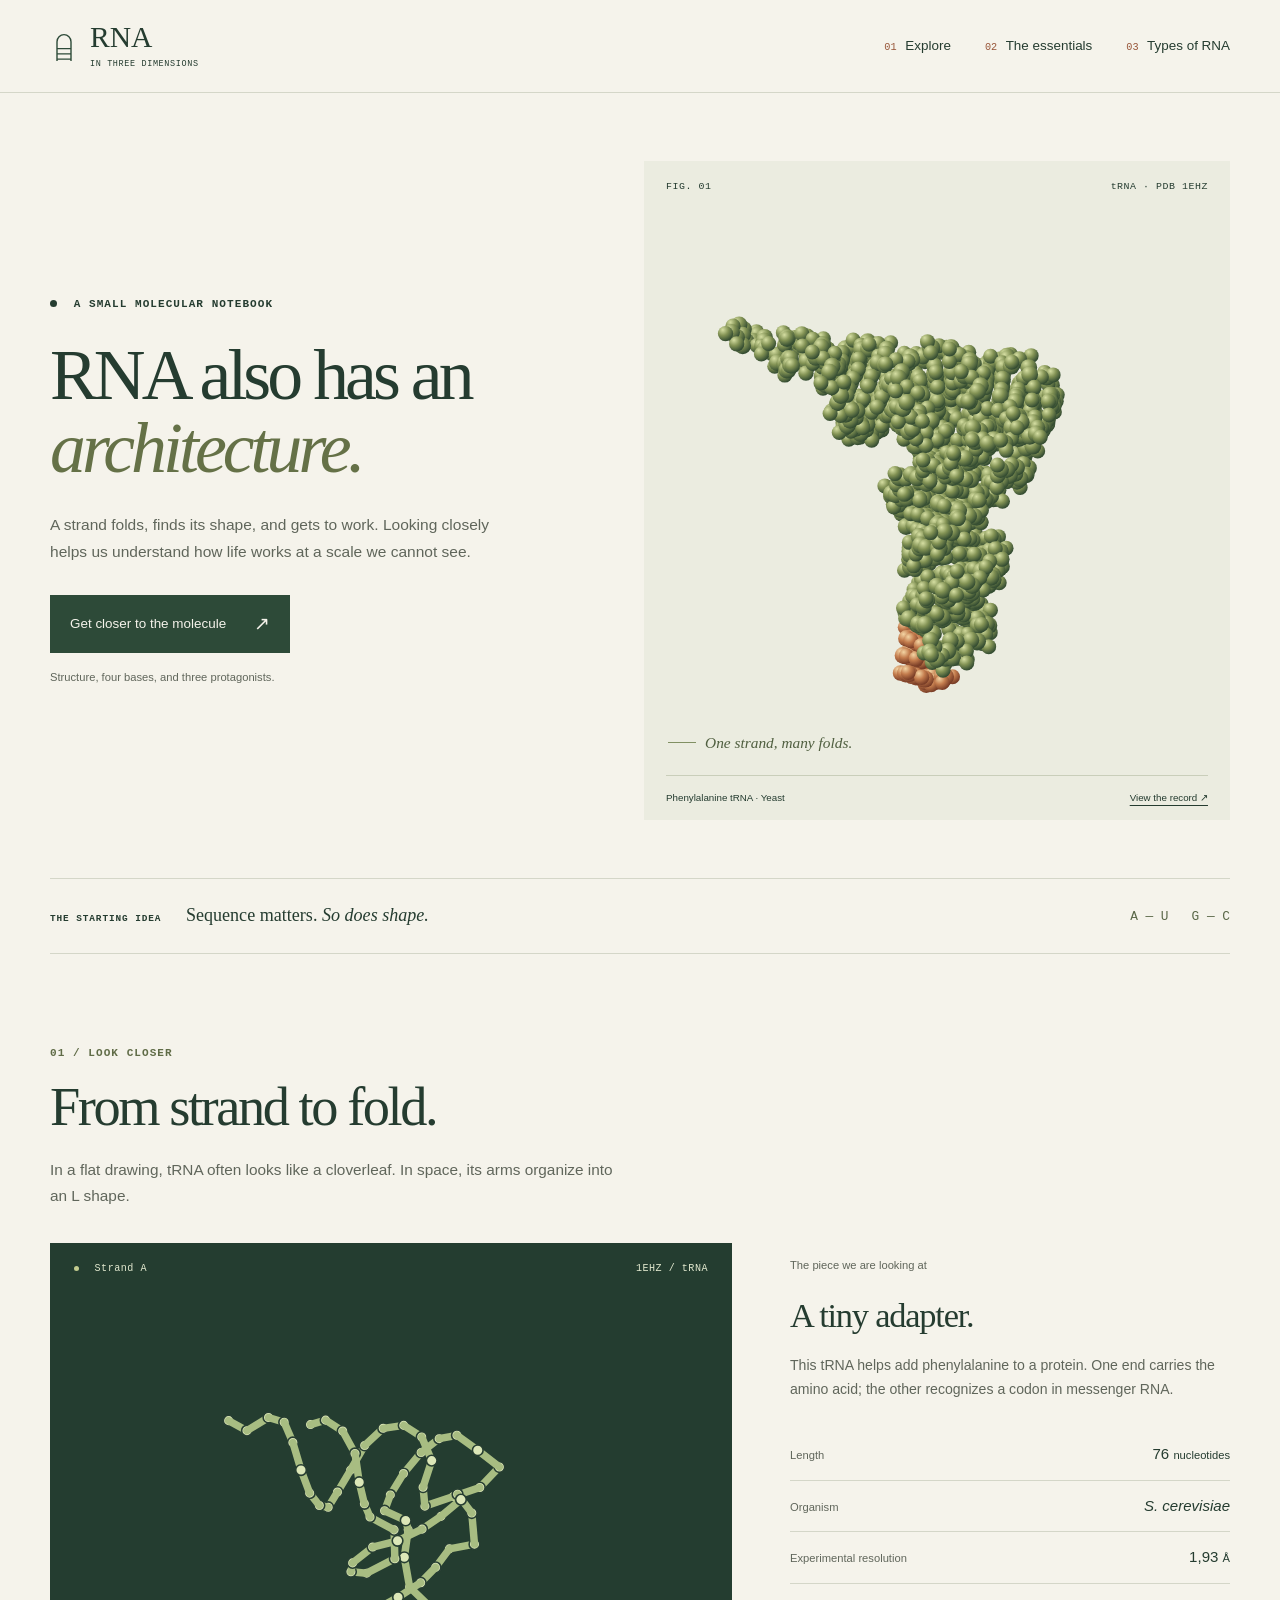
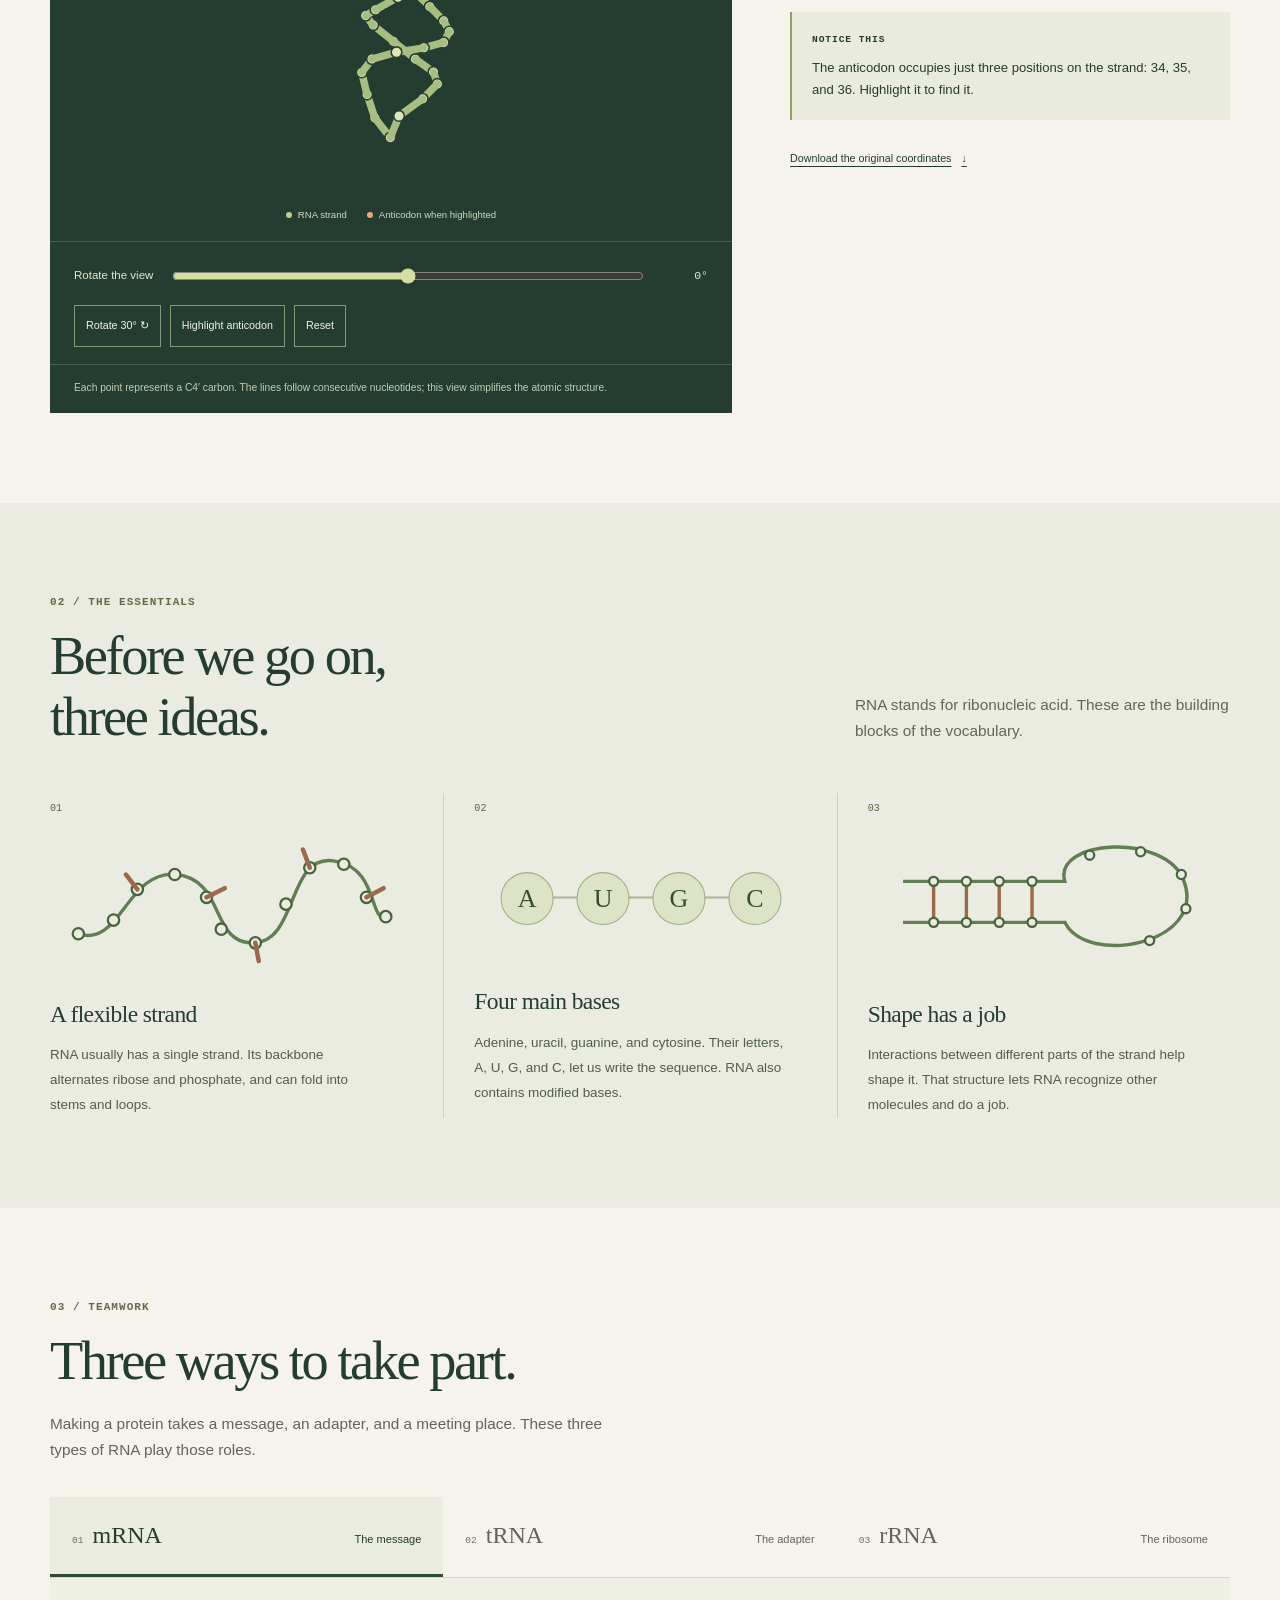
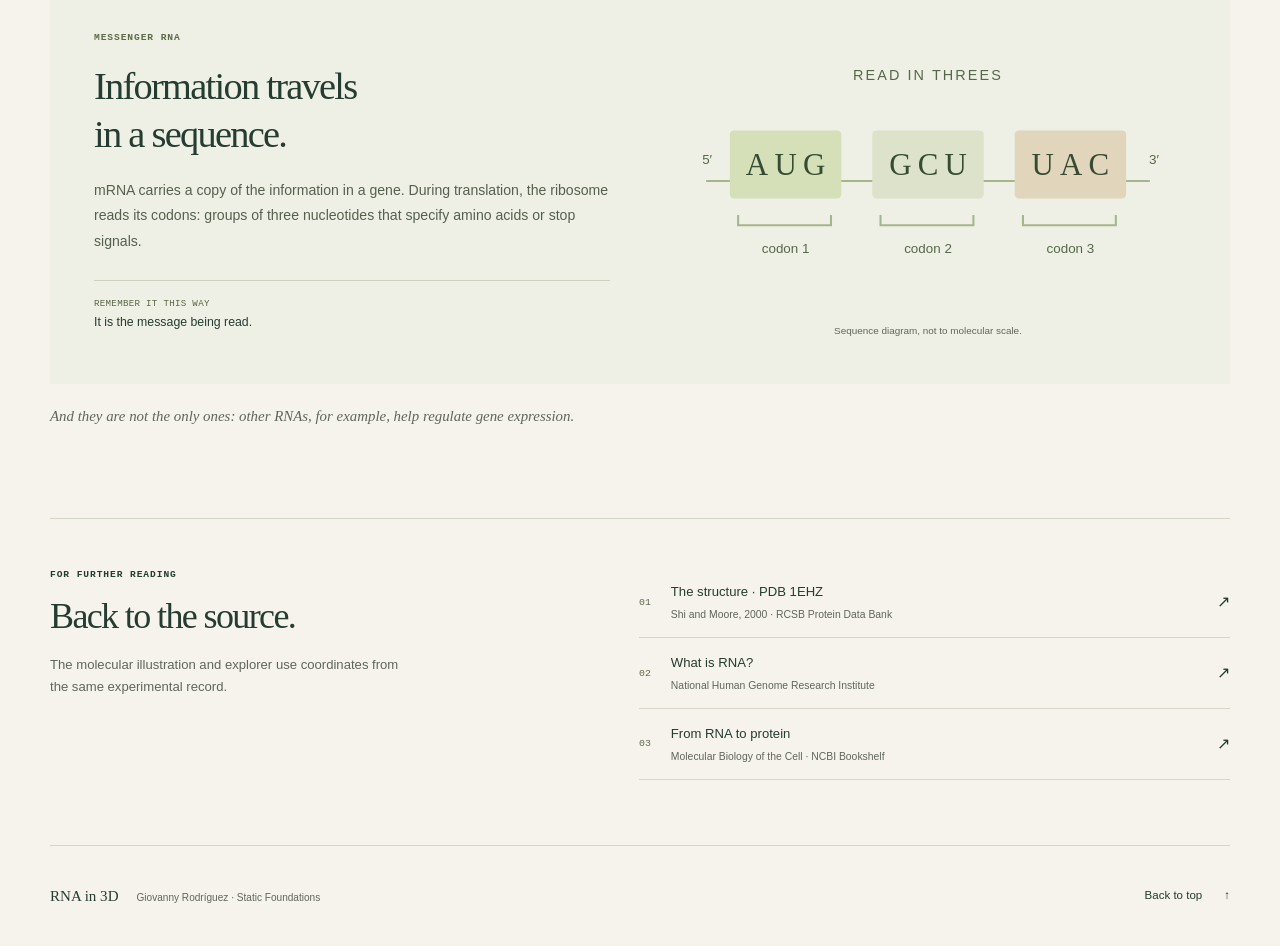
==== commit d11f3b58: "AI Translate" ====
--- a/index.html
+++ b/index.html
@@ -1,31 +1,31 @@
 <!DOCTYPE html>
-<html lang="es">
+<html lang="en">
   <head>
     <meta charset="UTF-8" />
     <meta name="viewport" content="width=device-width, initial-scale=1.0" />
     <meta
       name="description"
-      content="Un cuaderno visual sobre el RNA: explora una estructura real de tRNA y conoce las moléculas que ayudan a fabricar proteínas."
+      content="A visual notebook about RNA: explore a real tRNA structure and meet the molecules that help build proteins."
     />
     <meta name="theme-color" content="#f5f3eb" />
-    <title>RNA en 3D — Un pequeño cuaderno molecular</title>
+    <title>RNA in 3D — A small molecular notebook</title>
     <link rel="icon" href="assets/images/favicon.svg" type="image/svg+xml" />
     <link rel="stylesheet" href="css/styles.css" />
     <script src="assets/data/structure.js" defer></script>
     <script src="js/script.js" defer></script>
   </head>
   <body>
-    <a class="skip-link" href="#contenido">Saltar al contenido</a>
+    <a class="skip-link" href="#contenido">Skip to content</a>
     <header class="site-header">
-      <nav class="site-nav page-width" aria-label="Navegación principal">
-        <a class="brand" href="#inicio" aria-label="RNA en 3D, inicio">
+      <nav class="site-nav page-width" aria-label="Main navigation">
+        <a class="brand" href="#inicio" aria-label="RNA in 3D, home">
           <svg viewBox="0 0 32 40" width="28" height="36" aria-hidden="true">
             <path
               d="M8 37V15a8 8 0 0 1 16 0v22M8 23h16M8 29h16M8 35h16"
             />
           </svg>
           <span
-            >RNA<span class="brand-subtitle">EN TRES DIMENSIONES</span></span
+            >RNA<span class="brand-subtitle">IN THREE DIMENSIONS</span></span
           >
         </a>
         <button
@@ -35,17 +35,17 @@
           aria-controls="nav-links"
           hidden
         >
-          Menú <span aria-hidden="true">+</span>
+          Menu <span aria-hidden="true">+</span>
         </button>
         <ul class="nav-links" id="nav-links">
           <li>
-            <a href="#explorar"><span>01</span> Explorar</a>
+            <a href="#explorar"><span>01</span> Explore</a>
           </li>
           <li>
-            <a href="#conceptos"><span>02</span> Lo esencial</a>
+            <a href="#conceptos"><span>02</span> The essentials</a>
           </li>
           <li>
-            <a href="#tipos"><span>03</span> Tipos de RNA</a>
+            <a href="#tipos"><span>03</span> Types of RNA</a>
           </li>
         </ul>
       </nav>
@@ -59,22 +59,21 @@
       >
         <div class="hero-copy">
           <p class="eyebrow">
-            <span class="small-dot" aria-hidden="true"></span> Un pequeño
-            cuaderno molecular
+            <span class="small-dot" aria-hidden="true"></span> A small
+            molecular notebook
           </p>
           <h1 id="titulo-principal">
-            El RNA también tiene una <em>arquitectura.</em>
+            RNA also has an <em>architecture.</em>
           </h1>
           <p class="hero-text">
-            Una cadena se dobla, encuentra su forma y se pone a trabajar.
-            Mirarla de cerca ayuda a entender cómo funciona la vida a una escala
-            que no podemos ver.
+            A strand folds, finds its shape, and gets to work. Looking closely
+            helps us understand how life works at a scale we cannot see.
           </p>
           <a class="button" href="#explorar"
-            >Acercarse a la molécula <span aria-hidden="true">↗</span></a
+            >Get closer to the molecule <span aria-hidden="true">↗</span></a
           >
           <p class="hero-note">
-            Estructura, cuatro bases y tres protagonistas.
+            Structure, four bases, and three protagonists.
           </p>
         </div>
         <figure class="hero-figure">
@@ -86,16 +85,16 @@
             width="720"
             height="720"
             fetchpriority="high"
-            alt="Modelo atómico del tRNA de fenilalanina de levadura, plegado en forma de L. Su anticodón aparece en naranja."
+            alt="Atomic model of yeast phenylalanine tRNA, folded into an L shape. Its anticodon appears in orange."
           />
           <div class="figure-label">
-            <span class="label-line" aria-hidden="true"></span> Una cadena,
-            muchos pliegues.
+            <span class="label-line" aria-hidden="true"></span> One strand,
+            many folds.
           </div>
           <figcaption>
-            <span>tRNA de fenilalanina · Levadura</span
+            <span>Phenylalanine tRNA · Yeast</span
             ><a href="https://www.rcsb.org/structure/1EHZ"
-              >Ver el registro <span aria-hidden="true">↗</span></a
+              >View the record <span aria-hidden="true">↗</span></a
             >
           </figcaption>
         </figure>
@@ -103,31 +102,31 @@
 
       <div class="reading-strip page-width">
         <p>
-          <span class="eyebrow">La idea de partida</span> La secuencia importa.
-          <em>La forma, también.</em>
+          <span class="eyebrow">The starting idea</span> Sequence matters.
+          <em>So does shape.</em>
         </p>
         <span class="strip-mark" aria-hidden="true">A — U &nbsp; G — C</span>
       </div>
 
-      <!-- Explorar la cadena. -->
+      <!-- Explore the strand. -->
       <section
         class="section page-width"
         id="explorar"
         aria-labelledby="explorar-titulo"
       >
         <div class="section-heading">
-          <p class="eyebrow">01 / Mirar de cerca</p>
-          <h2 id="explorar-titulo">Del hilo al pliegue.</h2>
+          <p class="eyebrow">01 / Look closer</p>
+          <h2 id="explorar-titulo">From strand to fold.</h2>
           <p>
-            En un dibujo plano, el tRNA suele parecer un trébol. En el espacio,
-            sus brazos se organizan en una forma de L.
+            In a flat drawing, tRNA often looks like a cloverleaf. In space, its
+            arms organize into an L shape.
           </p>
         </div>
         <div class="explorer-grid">
           <figure class="molecule-viewer">
             <div class="viewer-topline">
               <span
-                ><span class="small-dot" aria-hidden="true"></span> Cadena
+                ><span class="small-dot" aria-hidden="true"></span> Strand
                 A</span
               ><span>1EHZ / tRNA</span>
             </div>
@@ -137,7 +136,7 @@
               width="640"
               height="500"
               loading="lazy"
-              alt="Recorrido tridimensional de los 76 nucleótidos del tRNA, representados como puntos unidos."
+              alt="Three-dimensional path of the 76 nucleotides in tRNA, shown as connected points."
             />
             <svg
               id="rna-model"
@@ -146,25 +145,25 @@
               aria-labelledby="model-title model-desc"
               hidden
             >
-              <title id="model-title">Estructura simplificada del tRNA</title>
+              <title id="model-title">Simplified tRNA structure</title>
               <desc id="model-desc">
-                76 puntos siguen la cadena del tRNA. Usa los controles para
-                girar la vista o destacar el anticodón.
+                76 points follow the tRNA strand. Use the controls to rotate the
+                view or highlight the anticodon.
               </desc>
               <g id="model-shapes"></g>
             </svg>
             <div class="viewer-legend">
               <span
-                ><i class="legend-dot chain-dot" aria-hidden="true"></i> Cadena
-                de RNA</span
+                ><i class="legend-dot chain-dot" aria-hidden="true"></i> RNA
+                strand</span
               ><span
                 ><i class="legend-dot anticodon-dot" aria-hidden="true"></i>
-                Anticodón, al resaltarlo</span
+                Anticodon when highlighted</span
               >
             </div>
             <div class="viewer-controls" id="viewer-controls" hidden>
               <div class="rotation-control">
-                <label for="rotation">Girar la vista</label>
+                <label for="rotation">Rotate the view</label>
                 <input
                   type="range"
                   id="rotation"
@@ -177,68 +176,66 @@
               </div>
               <div class="viewer-actions">
                 <button type="button" id="rotate-button">
-                  Girar 30° <span aria-hidden="true">↻</span>
+                  Rotate 30° <span aria-hidden="true">↻</span>
                 </button>
                 <button
                   type="button"
                   id="highlight-button"
                   aria-pressed="false"
                 >
-                  Resaltar anticodón
+                  Highlight anticodon
                 </button>
-                <button type="button" id="reset-view">Restablecer</button>
+                  <button type="button" id="reset-view">Reset</button>
               </div>
             </div>
             <figcaption>
-              Cada punto corresponde a un carbono C4′. Las líneas siguen
-              nucleótidos consecutivos; esta vista simplifica la estructura
-              atómica.
+              Each point represents a C4′ carbon. The lines follow consecutive
+              nucleotides; this view simplifies the atomic structure.
             </figcaption>
           </figure>
           <div class="explorer-notes">
-            <span class="note-kicker">La pieza que estamos mirando</span>
-            <h3>Un adaptador diminuto.</h3>
+            <span class="note-kicker">The piece we are looking at</span>
+            <h3>A tiny adapter.</h3>
             <p>
-              Este tRNA ayuda a incorporar fenilalanina a una proteína. Un
-              extremo lleva el aminoácido; el otro reconoce un codón del RNA
-              mensajero.
+              This tRNA helps add phenylalanine to a protein. One end carries
+              the amino acid; the other recognizes a codon in messenger RNA.
             </p>
             <dl class="spec-list">
               <div>
-                <dt>Longitud</dt>
-                <dd>76 <span>nucleótidos</span></dd>
+                <dt>Length</dt>
+                <dd>76 <span>nucleotides</span></dd>
               </div>
               <div>
-                <dt>Organismo</dt>
+                <dt>Organism</dt>
                 <dd><i lang="la">S. cerevisiae</i></dd>
               </div>
               <div>
-                <dt>Resolución experimental</dt>
+                <dt>Experimental resolution</dt>
                 <dd>1,93 <span>Å</span></dd>
               </div>
             </dl>
             <div class="observation">
-              <p class="eyebrow">Fíjate en esto</p>
+              <p class="eyebrow">Notice this</p>
               <p id="model-note" role="status">
-                El anticodón ocupa solo tres posiciones de la cadena: 34, 35 y
-                36. Resáltalo para encontrarlo.
+                The anticodon occupies just three positions on the strand: 34,
+                35, and 36. Highlight it to find it.
               </p>
             </div>
             <a class="text-link" href="assets/data/1EHZ.pdb" download
-              >Descargar las coordenadas originales
+              >Download the original coordinates
               <span aria-hidden="true">↓</span></a
             >
             <noscript
               ><p class="noscript-note">
-                La imagen muestra la estructura completa. Activa JavaScript para
-                girarla y resaltar el anticodón.
+                The image shows the complete structure. Enable JavaScript to
+                rotate it and highlight the anticodon.
               </p></noscript
             >
           </div>
         </div>
       </section>
 
-      <!-- Tres ideas básicas. -->
+      <!-- Three basic ideas. -->
       <section
         class="concept-section"
         id="conceptos"
@@ -247,12 +244,12 @@
         <div class="page-width section">
           <div class="section-heading heading-split">
             <div>
-              <p class="eyebrow">02 / Lo esencial</p>
-              <h2 id="conceptos-titulo">Antes de seguir,<br />tres ideas.</h2>
+              <p class="eyebrow">02 / The essentials</p>
+              <h2 id="conceptos-titulo">Before we go on,<br />three ideas.</h2>
             </div>
             <p>
-              RNA significa ácido ribonucleico; en español también lo
-              encontrarás como ARN. Estas son las piezas del vocabulario.
+              RNA stands for ribonucleic acid. These are the building blocks of
+              the vocabulary.
             </p>
           </div>
           <div class="concept-grid">
@@ -262,13 +259,13 @@
                 src="assets/images/chain.svg"
                 width="320"
                 height="130"
-                alt="Esquema de una cadena de RNA que se curva sobre sí misma."
+                alt="Diagram of an RNA strand curving back on itself."
                 loading="lazy"
               />
-              <h3>Una cadena flexible</h3>
+              <h3>A flexible strand</h3>
               <p>
-                El RNA suele tener una sola cadena. Su esqueleto alterna ribosa
-                y fosfato, y puede plegarse formando tallos y bucles.
+                RNA usually has a single strand. Its backbone alternates ribose
+                and phosphate, and can fold into stems and loops.
               </p>
             </article>
             <article class="concept">
@@ -277,14 +274,14 @@
                 src="assets/images/bases.svg"
                 width="320"
                 height="130"
-                alt="Adenina, uracilo, guanina y citosina, representadas por las letras A, U, G y C."
+                alt="Adenine, uracil, guanine, and cytosine, represented by the letters A, U, G, and C."
                 loading="lazy"
               />
-              <h3>Cuatro bases principales</h3>
+              <h3>Four main bases</h3>
               <p>
-                Adenina, uracilo, guanina y citosina. Sus letras —A, U, G y C—
-                permiten escribir la secuencia. En el RNA también existen bases
-                modificadas.
+                Adenine, uracil, guanine, and cytosine. Their letters, A, U, G,
+                and C, let us write the sequence. RNA also contains modified
+                bases.
               </p>
             </article>
             <article class="concept">
@@ -293,39 +290,39 @@
                 src="assets/images/folding.svg"
                 width="320"
                 height="130"
-                alt="Esquema de bases complementarias que mantienen unido un tallo con un bucle."
+                alt="Diagram of complementary bases holding a stem and loop together."
                 loading="lazy"
               />
-              <h3>La forma tiene un trabajo</h3>
+              <h3>Shape has a job</h3>
               <p>
-                Las interacciones entre distintas partes de la cadena ayudan a
-                darle forma. Esa estructura permite reconocer otras moléculas y
-                cumplir una función.
+                Interactions between different parts of the strand help shape
+                it. That structure lets RNA recognize other molecules and do a
+                job.
               </p>
             </article>
           </div>
         </div>
       </section>
 
-      <!-- Comparar sus funciones. -->
+      <!-- Compare their roles. -->
       <section
         class="section page-width"
         id="tipos"
         aria-labelledby="tipos-titulo"
       >
         <div class="section-heading">
-          <p class="eyebrow">03 / Un trabajo en equipo</p>
-          <h2 id="tipos-titulo">Tres formas de participar.</h2>
+          <p class="eyebrow">03 / Teamwork</p>
+          <h2 id="tipos-titulo">Three ways to take part.</h2>
           <p>
-            Para fabricar una proteína hacen falta un mensaje, un adaptador y un
-            lugar de encuentro. Aquí entran estos tres tipos de RNA.
+            Making a protein takes a message, an adapter, and a meeting place.
+            These three types of RNA play those roles.
           </p>
         </div>
         <div
           class="type-tabs"
           id="type-tabs"
           role="tablist"
-          aria-label="Tipos de RNA"
+          aria-label="Types of RNA"
           hidden
         >
           <button
@@ -337,7 +334,7 @@
             aria-controls="panel-mrna"
             data-type="mrna"
           >
-            <span>01</span> mRNA <small>El mensaje</small>
+            <span>01</span> mRNA <small>The message</small>
           </button>
           <button
             class="type-button"
@@ -349,7 +346,7 @@
             data-type="trna"
             tabindex="-1"
           >
-            <span>02</span> tRNA <small>El adaptador</small>
+            <span>02</span> tRNA <small>The adapter</small>
           </button>
           <button
             class="type-button"
@@ -361,20 +358,20 @@
             data-type="rrna"
             tabindex="-1"
           >
-            <span>03</span> rRNA <small>El ribosoma</small>
+            <span>03</span> rRNA <small>The ribosome</small>
           </button>
         </div>
         <article class="type-panel" id="panel-mrna">
           <div class="type-copy">
-            <p class="eyebrow">RNA mensajero</p>
-            <h3>La información viaja<br />en una secuencia.</h3>
+            <p class="eyebrow">Messenger RNA</p>
+            <h3>Information travels<br />in a sequence.</h3>
             <p>
-              El mRNA lleva una copia de la información de un gen. Durante la
-              traducción, el ribosoma lee sus codones: grupos de tres
-              nucleótidos que indican aminoácidos o señales de terminación.
+              mRNA carries a copy of the information in a gene. During
+              translation, the ribosome reads its codons: groups of three
+              nucleotides that specify amino acids or stop signals.
             </p>
             <p class="type-takeaway">
-              <span>Para recordarlo</span> Es el mensaje que se lee.
+              <span>Remember it this way</span> It is the message being read.
             </p>
           </div>
           <figure class="type-figure">
@@ -383,24 +380,24 @@
               width="500"
               height="280"
               loading="lazy"
-              alt="Fragmento esquemático de RNA mensajero con los codones AUG, GCU y UAC agrupados de tres en tres."
+              alt="Schematic fragment of messenger RNA with the codons AUG, GCU, and UAC grouped in threes."
             />
             <figcaption>
-              Esquema de una secuencia, sin escala molecular.
+              Sequence diagram, not to molecular scale.
             </figcaption>
           </figure>
         </article>
         <article class="type-panel" id="panel-trna">
           <div class="type-copy">
-            <p class="eyebrow">RNA de transferencia</p>
-            <h3>Un puente entre<br />dos lenguajes.</h3>
+            <p class="eyebrow">Transfer RNA</p>
+            <h3>A bridge between<br />two languages.</h3>
             <p>
-              El tRNA conecta un codón con el aminoácido correspondiente. Su
-              anticodón se aparea con el mRNA, mientras el extremo 3′ lleva el
-              aminoácido que se incorporará a la proteína.
+              tRNA connects a codon with its corresponding amino acid. Its
+              anticodon pairs with mRNA, while its 3′ end carries the amino acid
+              that will be added to the protein.
             </p>
             <p class="type-takeaway">
-              <span>Para recordarlo</span> Es el adaptador que hace la entrega.
+              <span>Remember it this way</span> It is the adapter that makes the delivery.
             </p>
           </div>
           <figure class="type-figure">
@@ -409,24 +406,24 @@
               width="500"
               height="280"
               loading="lazy"
-              alt="Esquema de un tRNA con el aminoácido en el extremo 3′ y el anticodón en el extremo opuesto."
+              alt="Diagram of a tRNA with the amino acid at the 3′ end and the anticodon at the opposite end."
             />
             <figcaption>
-              Esquema funcional; el modelo real está en el explorador.
+              Functional diagram; the real model is in the explorer.
             </figcaption>
           </figure>
         </article>
         <article class="type-panel" id="panel-rrna">
           <div class="type-copy">
-            <p class="eyebrow">RNA ribosómico</p>
-            <h3>Parte de la máquina<br />que une las piezas.</h3>
+            <p class="eyebrow">Ribosomal RNA</p>
+            <h3>Part of the machine<br />that joins the pieces.</h3>
             <p>
-              El rRNA forma el núcleo estructural y catalítico del ribosoma,
-              junto con proteínas. Participa en la colocación de los tRNA y en
-              la formación de enlaces entre aminoácidos.
+              rRNA forms the structural and catalytic core of the ribosome,
+              together with proteins. It helps position tRNAs and form bonds
+              between amino acids.
             </p>
             <p class="type-takeaway">
-              <span>Para recordarlo</span> Ayuda a construir la proteína.
+              <span>Remember it this way</span> It helps build the protein.
             </p>
           </div>
           <figure class="type-figure">
@@ -435,16 +432,16 @@
               width="500"
               height="280"
               loading="lazy"
-              alt="Esquema de las dos subunidades de un ribosoma, con RNA mensajero pasando entre ellas y una cadena de aminoácidos saliendo."
+              alt="Diagram of a ribosome's two subunits, with messenger RNA passing between them and a chain of amino acids emerging."
             />
             <figcaption>
-              Las formas resumen el ribosoma, que contiene RNA y proteínas.
+              The shapes summarize the ribosome, which contains RNA and proteins.
             </figcaption>
           </figure>
         </article>
         <p class="margin-note">
-          Y no son los únicos: otros RNA participan, por ejemplo, en la
-          regulación de la expresión de los genes.
+          And they are not the only ones: other RNAs, for example, help regulate
+          gene expression.
         </p>
       </section>
 
@@ -454,19 +451,19 @@
         aria-labelledby="fuentes-titulo"
       >
         <div>
-          <p class="eyebrow">Para seguir leyendo</p>
-          <h2 id="fuentes-titulo">Volver a la fuente.</h2>
+          <p class="eyebrow">For further reading</p>
+          <h2 id="fuentes-titulo">Back to the source.</h2>
           <p>
-            La ilustración molecular y el explorador usan las coordenadas del
-            mismo registro experimental.
+            The molecular illustration and explorer use coordinates from the
+            same experimental record.
           </p>
         </div>
         <ol class="source-list">
           <li>
             <a href="https://www.rcsb.org/structure/1EHZ"
               ><span
-                ><strong>La estructura · PDB 1EHZ</strong
-                ><small>Shi y Moore, 2000 · RCSB Protein Data Bank</small></span
+                    ><strong>The structure · PDB 1EHZ</strong
+                    ><small>Shi and Moore, 2000 · RCSB Protein Data Bank</small></span
               ><span aria-hidden="true">↗</span></a
             >
           </li>
@@ -474,7 +471,7 @@
             <a
               href="https://www.genome.gov/genetics-glossary/RNA-Ribonucleic-Acid"
               ><span
-                ><strong>Qué es el RNA</strong
+                ><strong>What is RNA?</strong
                 ><small>National Human Genome Research Institute</small></span
               ><span aria-hidden="true">↗</span></a
             >
@@ -482,7 +479,7 @@
           <li>
             <a href="https://www.ncbi.nlm.nih.gov/books/NBK26829/"
               ><span
-                ><strong>Del RNA a la proteína</strong
+                ><strong>From RNA to protein</strong
                 ><small
                   >Molecular Biology of the Cell · NCBI Bookshelf</small
                 ></span
@@ -495,10 +492,10 @@
 
     <footer class="site-footer page-width">
       <p>
-        <strong>RNA en 3D</strong
+        <strong>RNA in 3D</strong
         ><span>Giovanny Rodríguez · Static Foundations</span>
       </p>
-      <a href="#inicio">Volver arriba <span aria-hidden="true">↑</span></a>
+      <a href="#inicio">Back to top <span aria-hidden="true">↑</span></a>
     </footer>
   </body>
 </html>
--- a/css/styles.css
+++ b/css/styles.css
@@ -124,7 +124,7 @@
   transform: translateY(0);
 }
 
-/* Navegación. */
+/* Navigation. */
 .site-header {
   position: sticky;
   top: 0;
@@ -196,7 +196,7 @@
   font-size: 1.2rem;
 }
 
-/* Portada. */
+/* Cover. */
 .hero {
   display: grid;
   grid-template-columns: 1fr 1.05fr;
@@ -322,7 +322,7 @@
   white-space: nowrap;
 }
 
-/* Estructura molecular. */
+/* Molecular structure. */
 .section {
   padding-block: 90px;
 }
@@ -514,7 +514,7 @@
   font-size: 0.75rem;
 }
 
-/* Conceptos en columnas. */
+/* Concepts in columns. */
 .concept-section {
   background: #eaece2;
 }
@@ -565,7 +565,7 @@
   line-height: 1.85;
 }
 
-/* Pestañas de RNA. */
+/* RNA tabs. */
 .type-tabs {
   display: flex;
   border-bottom: 1px solid var(--line);
@@ -661,7 +661,7 @@
   font-style: italic;
 }
 
-/* Fuentes y cierre. */
+/* Sources and closing section. */
 .sources-section {
   display: grid;
   grid-template-columns: 1fr 1.15fr;
